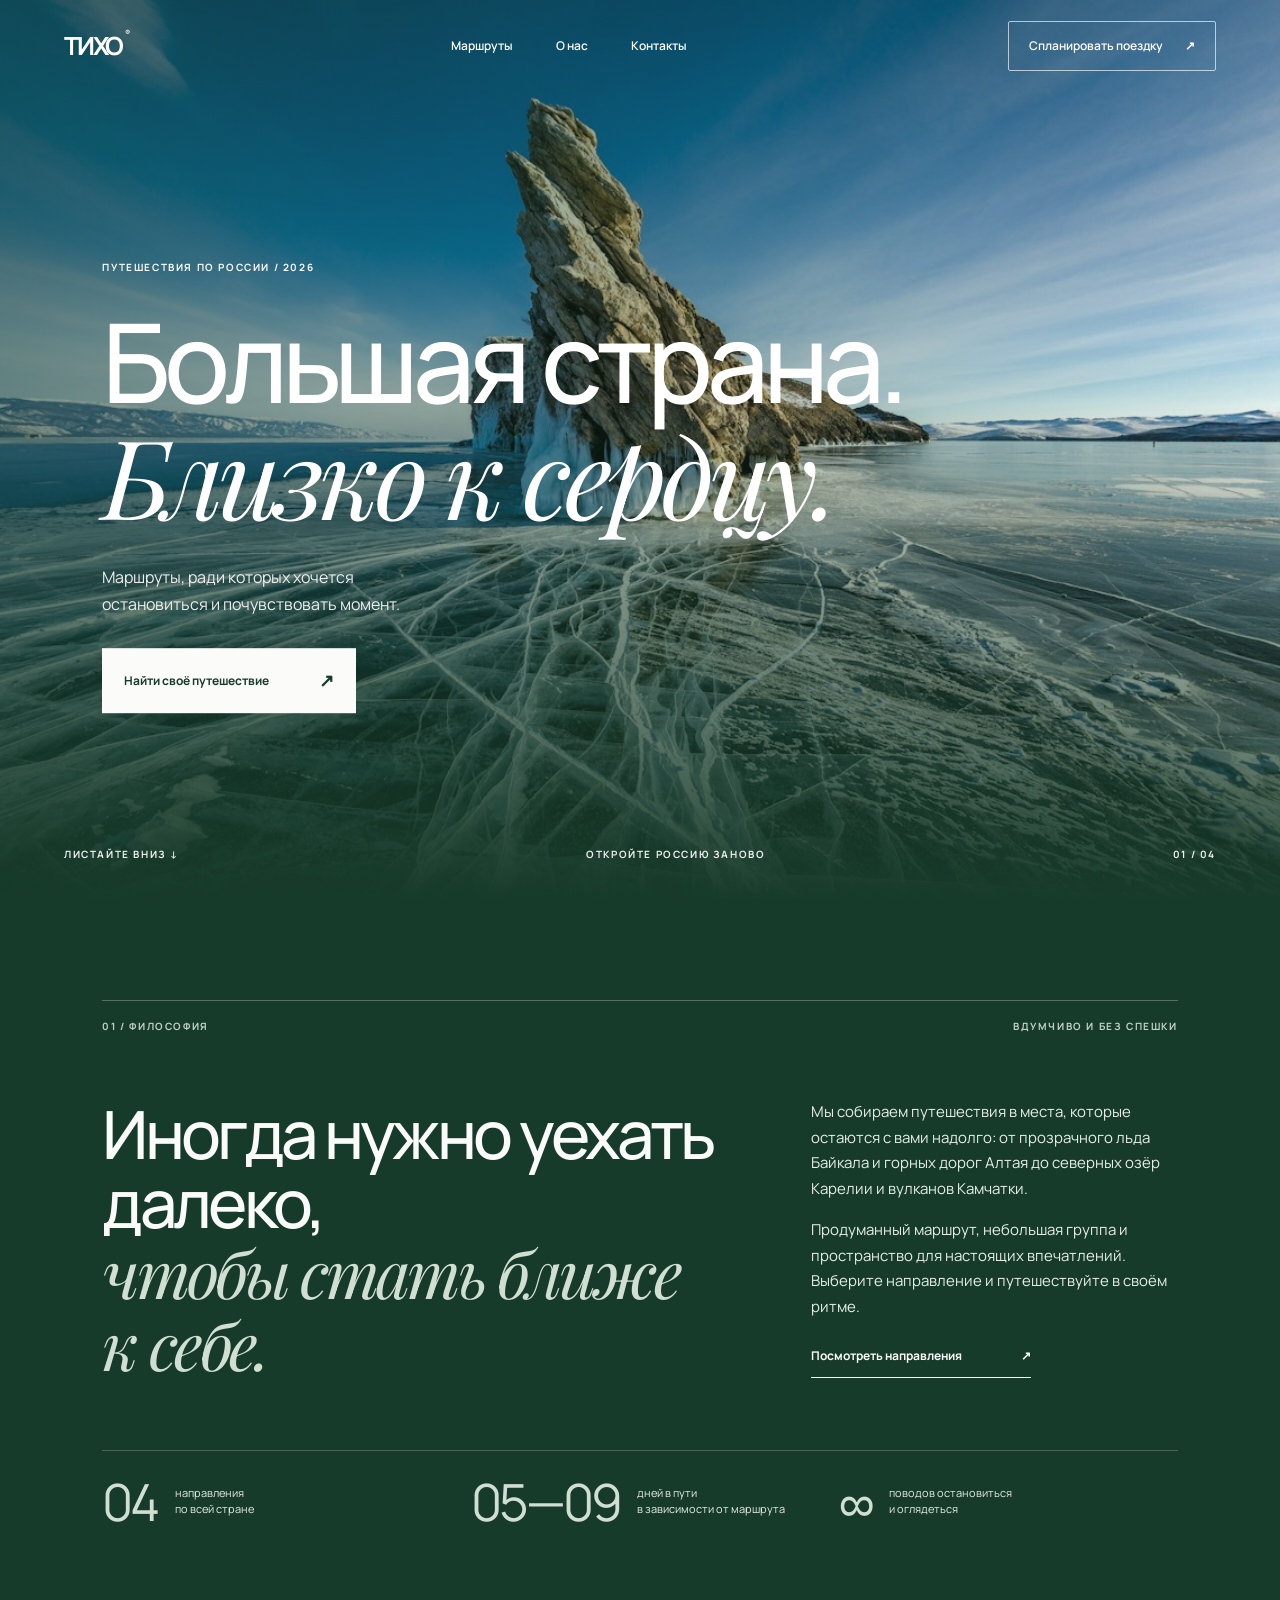
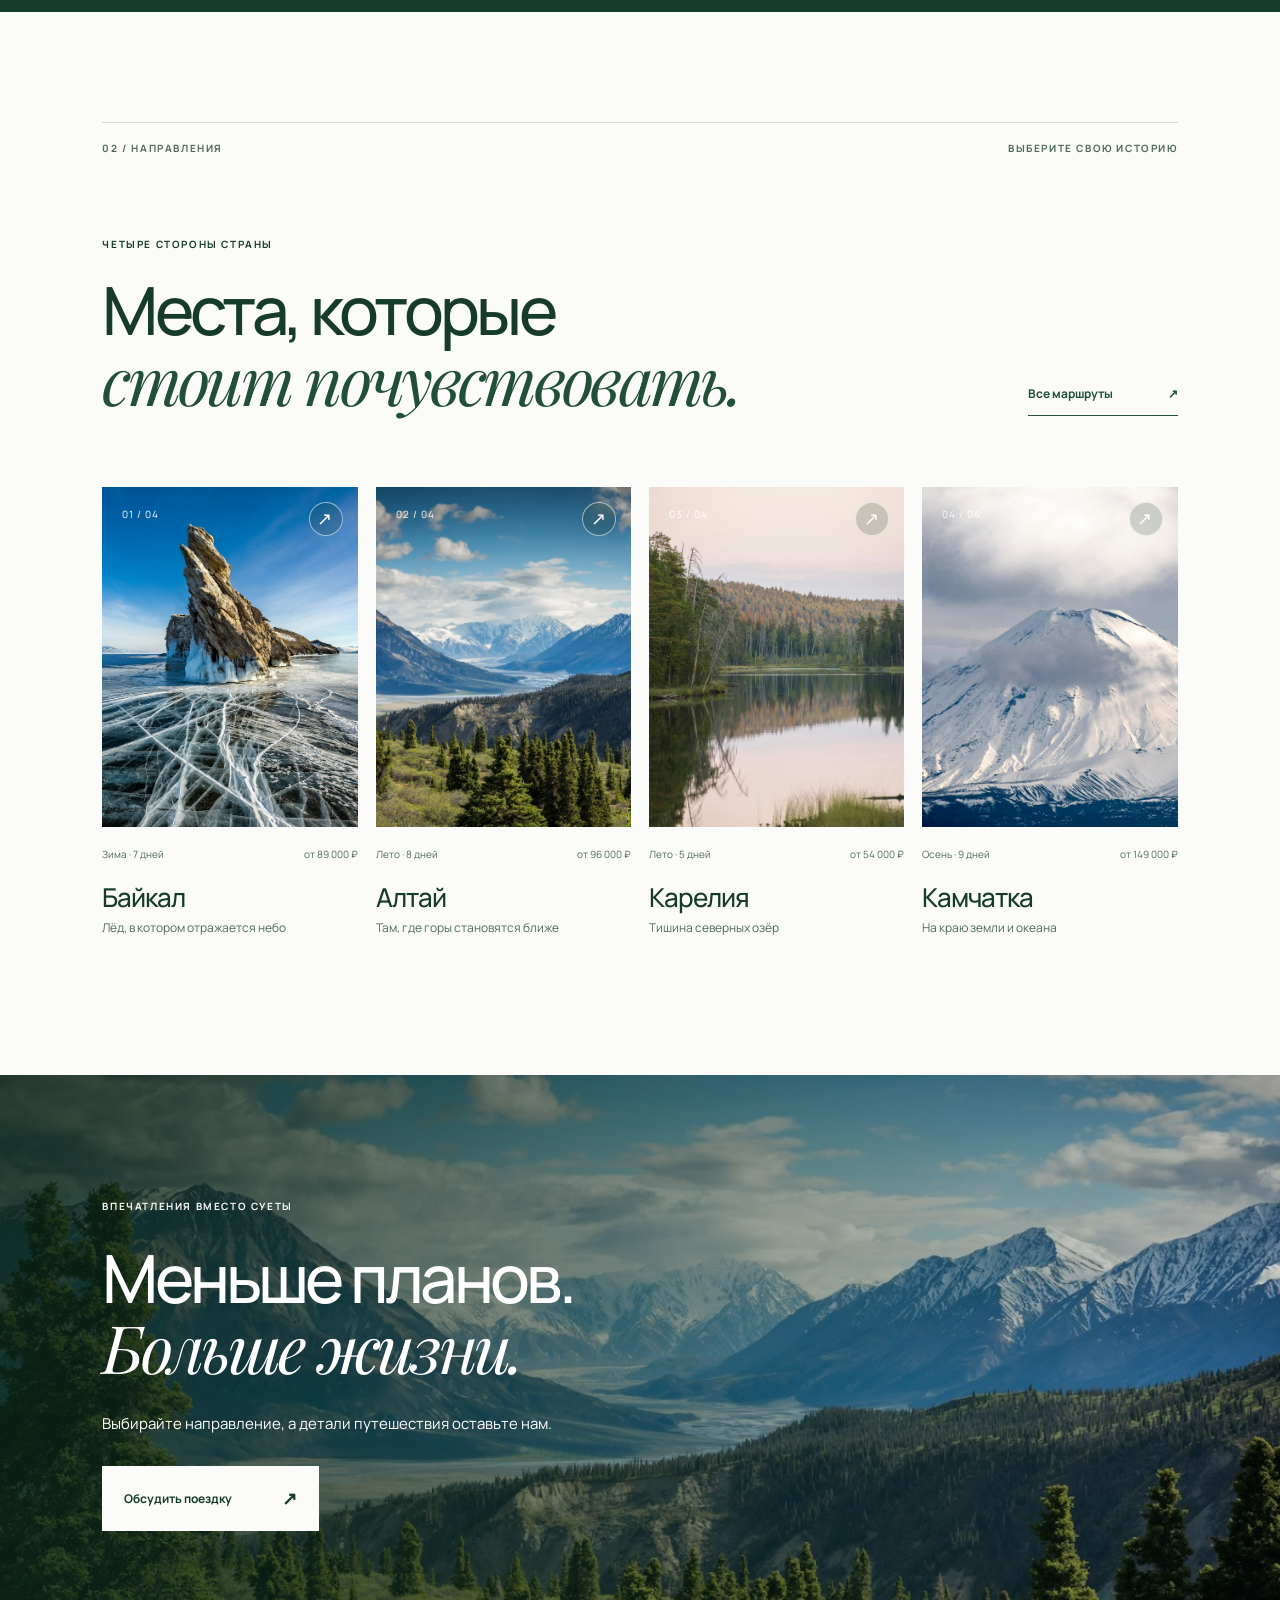
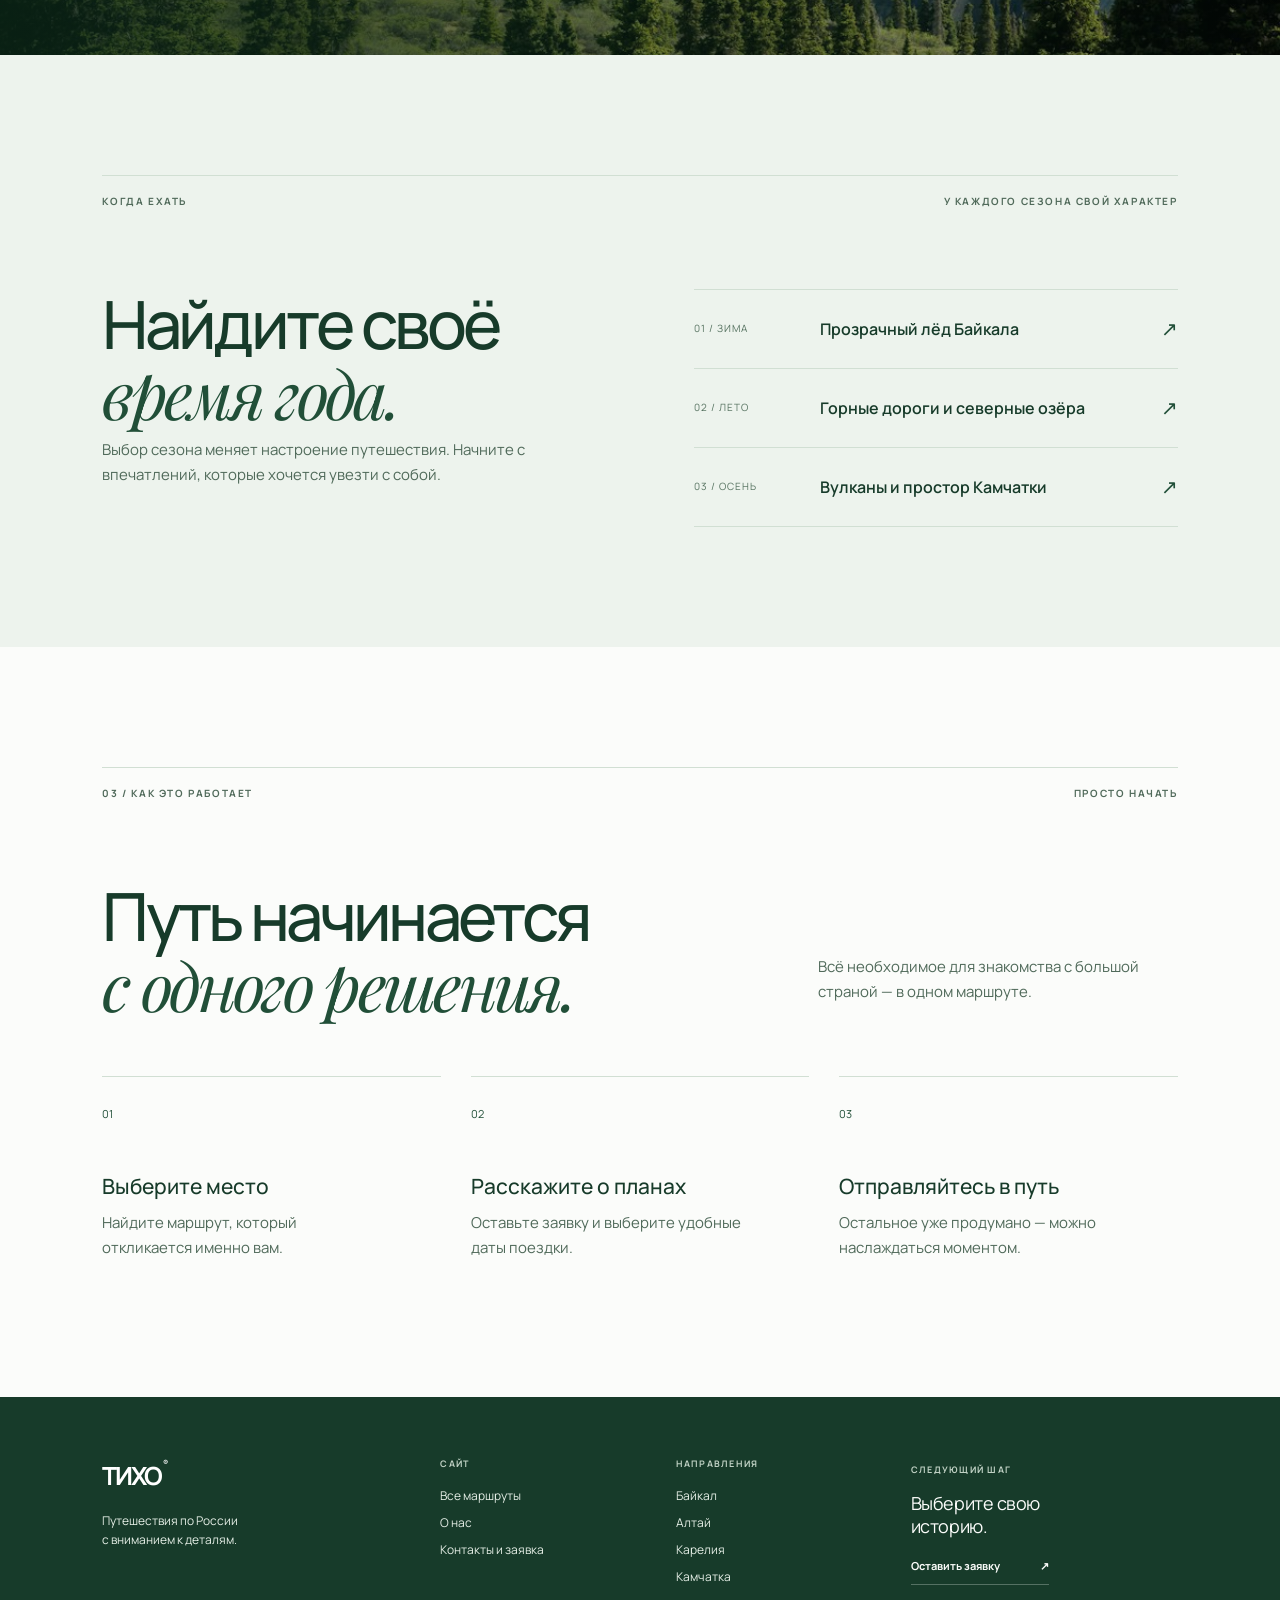
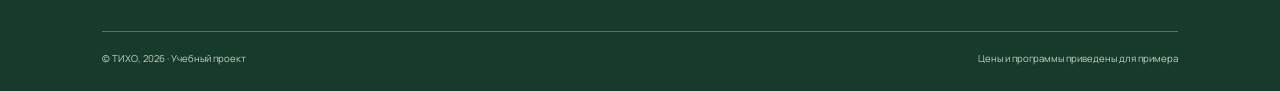
==== index.html @ f6e9dd3e "create multi-page website for tours across Russia" ====
<!doctype html>
<html lang="ru">

<head>
    <meta charset="utf-8">
    <meta name="viewport" content="width=device-width,initial-scale=1">
    <meta name="description" content="Продуманные путешествия по самым красивым местам России.">
    <title>Путешествия по России — ТИХО</title>
    <link href="https://cdn.jsdelivr.net/npm/bootstrap@5.3.3/dist/css/bootstrap.min.css" rel="stylesheet">
    <link rel="stylesheet" href="css/style.css">
    <script defer src="js/main.js"></script>
</head>

<body><a class="skip-link" href="#main">К содержанию</a>
    <header class="header navbar" id="header"><a class="logo" href="index.html"
            aria-label="Тихо — на главную">ТИХО<span>®</span></a><button class="menu-toggle" type="button"
            aria-expanded="false" aria-controls="nav">Меню <span>☰</span></button>
        <nav class="nav" id="nav" aria-label="Основная навигация"><a href="catalog.html">Маршруты</a><a
                href="index.html#about">О нас</a><a href="contacts.html">Контакты</a></nav><a class="header__cta"
            href="contacts.html#order-form">Спланировать поездку <span>↗</span></a>
    </header>
    <main id="main">
        <section class="hero"><video class="hero__video" autoplay muted loop playsinline poster="assets/img/0.jpg">
                <source src="assets/video/russia.mp4" type="video/mp4">
            </video>
            <div class="hero__shade"></div>
            <div class="hero__content">
                <p class="eyebrow">ПУТЕШЕСТВИЯ ПО РОССИИ / 2026</p>
                <h1>Большая страна.<br><em>Близко к сердцу.</em></h1>
                <p class="hero__description">Маршруты, ради которых хочется<br>остановиться и почувствовать момент.</p>
                <a class="button button--light btn" href="catalog.html">Найти своё путешествие <span>↗</span></a>
            </div>
            <div class="hero__bottom"><span>ЛИСТАЙТЕ ВНИЗ ↓</span><span>ОТКРОЙТЕ РОССИЮ ЗАНОВО</span><span>01 /
                    04</span></div>
        </section>
        <section class="intro section about-combined" id="about">
            <div class="section__label"><span>01 / ФИЛОСОФИЯ</span><span>ВДУМЧИВО И БЕЗ СПЕШКИ</span></div>
            <div class="about-combined__content reveal">
                <h2>Иногда нужно уехать далеко,<br><em>чтобы стать ближе к себе.</em></h2>
                <div class="about-combined__copy"><p>Мы собираем путешествия в места, которые остаются с вами надолго: от прозрачного льда Байкала и горных дорог Алтая до северных озёр Карелии и вулканов Камчатки.</p><p>Продуманный маршрут, небольшая группа и пространство для настоящих впечатлений. Выберите направление и путешествуйте в своём ритме.</p><a class="text-link" href="catalog.html">Посмотреть направления <span>↗</span></a></div>
            </div>
            <div class="about-combined__facts"><div><strong>04</strong><span>направления<br>по всей стране</span></div><div><strong>05—09</strong><span>дней в пути<br>в зависимости от маршрута</span></div><div><strong>∞</strong><span>поводов остановиться<br>и оглядеться</span></div></div>
        </section>
        <section class="section destinations">
            <div class="section__label"><span>02 / НАПРАВЛЕНИЯ</span><span>ВЫБЕРИТЕ СВОЮ ИСТОРИЮ</span></div>
            <div class="section-heading">
                <div>
                    <p class="eyebrow">ЧЕТЫРЕ СТОРОНЫ СТРАНЫ</p>
                    <h2>Места, которые<br><em>стоит почувствовать.</em></h2>
                </div><a class="text-link" href="catalog.html">Все маршруты <span>↗</span></a>
            </div>
            <div class="tour-grid row g-3">
                <article class="tour-card reveal col-12 col-md-6 col-lg-3" data-region="Байкал" data-season="Зима"
                    data-price="89000"><a href="tour.html?tour=baikal" class="tour-card__image"><img
                            src="assets/img/0.jpg" alt="Природа: Байкал" loading="lazy"><span
                            class="tour-card__number">01 / 04</span><span class="tour-card__arrow">↗</span></a>
                    <div class="tour-card__meta"><span>Зима · 7 дней</span><span>от 89 000 ₽</span></div><a
                        href="tour.html?tour=baikal">
                        <h3>Байкал</h3>
                    </a>
                    <p>Лёд, в котором отражается небо</p>
                </article>
                <article class="tour-card reveal col-12 col-md-6 col-lg-3" data-region="Алтай" data-season="Лето"
                    data-price="96000"><a href="tour.html?tour=altai" class="tour-card__image"><img
                            src="assets/img/1.jpg" alt="Природа: Алтай" loading="lazy"><span
                            class="tour-card__number">02 / 04</span><span class="tour-card__arrow">↗</span></a>
                    <div class="tour-card__meta"><span>Лето · 8 дней</span><span>от 96 000 ₽</span></div><a
                        href="tour.html?tour=altai">
                        <h3>Алтай</h3>
                    </a>
                    <p>Там, где горы становятся ближе</p>
                </article>
                <article class="tour-card reveal col-12 col-md-6 col-lg-3" data-region="Карелия" data-season="Лето"
                    data-price="54000"><a href="tour.html?tour=karelia" class="tour-card__image"><img
                            src="assets/img/2.jpg" alt="Природа: Карелия" loading="lazy"><span
                            class="tour-card__number">03 / 04</span><span class="tour-card__arrow">↗</span></a>
                    <div class="tour-card__meta"><span>Лето · 5 дней</span><span>от 54 000 ₽</span></div><a
                        href="tour.html?tour=karelia">
                        <h3>Карелия</h3>
                    </a>
                    <p>Тишина северных озёр</p>
                </article>
                <article class="tour-card reveal col-12 col-md-6 col-lg-3" data-region="Камчатка" data-season="Осень"
                    data-price="149000"><a href="tour.html?tour=kamchatka" class="tour-card__image"><img
                            src="assets/img/3.jpg" alt="Природа: Камчатка" loading="lazy"><span
                            class="tour-card__number">04 / 04</span><span class="tour-card__arrow">↗</span></a>
                    <div class="tour-card__meta"><span>Осень · 9 дней</span><span>от 149 000 ₽</span></div><a
                        href="tour.html?tour=kamchatka">
                        <h3>Камчатка</h3>
                    </a>
                    <p>На краю земли и океана</p>
                </article>
            </div>
        </section>
        <section class="manifesto">
            <div class="manifesto__inner reveal">
                <p class="eyebrow">ВПЕЧАТЛЕНИЯ ВМЕСТО СУЕТЫ</p>
                <h2>Меньше планов.<br><em>Больше жизни.</em></h2>
                <p>Выбирайте направление, а детали путешествия оставьте нам.</p><a href="contacts.html#order-form"
                    class="button button--light btn">Обсудить поездку <span>↗</span></a>
            </div>
        </section>
        <section class="season-guide section"><div class="section__label"><span>КОГДА ЕХАТЬ</span><span>У КАЖДОГО СЕЗОНА СВОЙ ХАРАКТЕР</span></div><div class="season-guide__layout"><div><h2>Найдите своё<br><em>время года.</em></h2><p>Выбор сезона меняет настроение путешествия. Начните с впечатлений, которые хочется увезти с собой.</p></div><div class="season-list"><a href="catalog.html?season=Зима"><span>01 / ЗИМА</span><strong>Прозрачный лёд Байкала</strong><b>↗</b></a><a href="catalog.html?season=Лето"><span>02 / ЛЕТО</span><strong>Горные дороги и северные озёра</strong><b>↗</b></a><a href="catalog.html?season=Осень"><span>03 / ОСЕНЬ</span><strong>Вулканы и простор Камчатки</strong><b>↗</b></a></div></div></section>
        <section class="section journal">
            <div class="section__label"><span>03 / КАК ЭТО РАБОТАЕТ</span><span>ПРОСТО НАЧАТЬ</span></div>
            <div class="section-heading">
                <h2>Путь начинается<br><em>с одного решения.</em></h2>
                <p>Всё необходимое для знакомства с большой страной — в одном маршруте.</p>
            </div>
            <div class="steps">
                <article><span>01</span>
                    <h3>Выберите место</h3>
                    <p>Найдите маршрут, который откликается именно вам.</p>
                </article>
                <article><span>02</span>
                    <h3>Расскажите о планах</h3>
                    <p>Оставьте заявку и выберите удобные даты поездки.</p>
                </article>
                <article><span>03</span>
                    <h3>Отправляйтесь в путь</h3>
                    <p>Остальное уже продумано — можно наслаждаться моментом.</p>
                </article>
            </div>
        </section>
    </main>
    <footer class="footer site-footer">
        <div class="site-footer__grid">
            <div class="site-footer__brand"><a class="logo" href="index.html" aria-label="Тихо — на главную">ТИХО<span>®</span></a><p>Путешествия по России<br>с вниманием к деталям.</p></div>
            <nav class="site-footer__links" aria-label="Разделы сайта"><span>САЙТ</span><a href="catalog.html">Все маршруты</a><a href="index.html#about">О нас</a><a href="contacts.html">Контакты и заявка</a></nav>
            <nav class="site-footer__links" aria-label="Направления"><span>НАПРАВЛЕНИЯ</span><a href="tour.html?tour=baikal">Байкал</a><a href="tour.html?tour=altai">Алтай</a><a href="tour.html?tour=karelia">Карелия</a><a href="tour.html?tour=kamchatka">Камчатка</a></nav>
            <div class="site-footer__action"><span>СЛЕДУЮЩИЙ ШАГ</span><p>Выберите свою<br>историю.</p><a class="site-footer__cta" href="contacts.html#order-form">Оставить заявку <span aria-hidden="true">↗</span></a></div>
        </div>
        <div class="site-footer__bottom"><small>© ТИХО, 2026 · Учебный проект</small><small>Цены и программы приведены для примера</small></div>
    </footer>
    <button class="back-to-top" type="button" aria-label="Вернуться наверх" title="Наверх" hidden><span aria-hidden="true">↑</span></button>
</body>

</html>
---- css/style.css ----
﻿@import url('https://fonts.googleapis.com/css2?family=Manrope:wght@400;500;600;700&family=Playfair+Display:ital,wght@1,400&display=swap');

:root {
    --ink: #181a18;
    --paper: #f4f3ee;
    --muted: #777b73;
    --line: #d4d6ce;
    --serif: 'Playfair Display', Georgia, serif
}

* {
    box-sizing: border-box
}

html {
    scroll-behavior: smooth
}

body {
    margin: 0;
    background: var(--paper);
    color: var(--ink);
    font-family: Manrope, Arial, sans-serif;
    font-size: 15px
}

a {
    color: inherit;
    text-decoration: none
}

button,
input,
select,
textarea {
    font: inherit
}

button {
    cursor: pointer
}

img {
    display: block;
    width: 100%;
    object-fit: cover
}

h1,
h2,
h3,
p {
    margin-top: 0
}

h1,
h2 {
    font-weight: 500;
    letter-spacing: -.055em;
    line-height: 1.04
}

h1 {
    font-size: clamp(58px, 8.6vw, 132px)
}

h2 {
    font-size: clamp(42px, 5.2vw, 78px)
}

em {
    font-family: var(--serif);
    font-weight: 400
}

p {
    line-height: 1.7
}

.skip-link {
    position: fixed;
    top: -100px;
    left: 10px;
    z-index: 100;
    background: white;
    padding: 10px
}

.skip-link:focus {
    top: 10px
}

.header {
    position: fixed;
    z-index: 20;
    top: 0;
    left: 0;
    width: 100%;
    height: 92px;
    padding: 0 5%;
    display: flex;
    align-items: center;
    justify-content: space-between;
    color: #fff;
    transition: .3s
}

.header.scrolled,
.header.header--inner {
    height: 76px;
    background: rgba(22, 24, 22, .83);
    border-bottom: 1px solid rgba(255, 255, 255, .22);
    backdrop-filter: blur(18px)
}

.logo {
    font-size: 25px;
    font-weight: 700;
    letter-spacing: -.09em
}

.logo span {
    font-size: 8px;
    vertical-align: top;
    letter-spacing: 0;
    margin-left: 3px
}

.nav {
    display: flex;
    gap: 43px
}

.nav a,
.header__cta {
    font-size: 12px;
    font-weight: 600
}

.nav a:hover,
.nav a[aria-current] {
    opacity: .65
}

.header__cta {
    border: 1px solid rgba(255, 255, 255, .55);
    padding: 15px 20px;
    border-radius: 2px
}

.header__cta span {
    margin-left: 20px
}

.menu-toggle {
    display: none
}

.hero {
    height: 100svh;
    min-height: 650px;
    position: relative;
    color: white;
    overflow: hidden
}

.hero__video,
.hero__shade,
.tour-hero>img {
    position: absolute;
    inset: 0;
    width: 100%;
    height: 100%;
    object-fit: cover
}

.hero__shade {
    background: linear-gradient(90deg, rgba(0, 0, 0, .48), rgba(0, 0, 0, .08)), linear-gradient(0deg, rgba(0, 0, 0, .45), transparent 50%, rgba(0, 0, 0, .25))
}

.hero__content {
    position: absolute;
    left: 8%;
    top: 50%;
    transform: translateY(-42%)
}

.eyebrow,
.section__label,
.hero__bottom {
    font-size: 10px;
    letter-spacing: .16em;
    font-weight: 700
}

.hero h1 {
    margin: 28px 0
}

.hero__description {
    font-size: 16px;
    color: #eee;
    margin-bottom: 30px
}

.button {
    display: inline-flex;
    justify-content: space-between;
    align-items: center;
    gap: 50px;
    padding: 18px 21px;
    border: 1px solid transparent;
    font-size: 12px;
    font-weight: 700;
    transition: .25s
}

.button span {
    font-size: 18px
}

.button--light {
    background: #f7f7f3;
    color: #171917
}

.button--dark {
    background: #1c1e1b;
    color: white
}

.button:hover {
    transform: translateY(-3px);
    opacity: .85
}

.hero__bottom {
    position: absolute;
    bottom: 38px;
    left: 5%;
    right: 5%;
    display: flex;
    justify-content: space-between;
    color: #eee
}

.section {
    padding: 120px 8%
}

.section__label {
    display: flex;
    justify-content: space-between;
    border-top: 1px solid var(--line);
    padding-top: 18px;
    color: #777b73;
    margin-bottom: 80px
}

.intro__body {
    display: grid;
    grid-template-columns: 2fr 1fr;
    gap: 8%;
    align-items: end
}

.intro__body p,
.section-heading>p,
.order-layout>div>p {
    max-width: 360px;
    color: #777b73
}

.section-heading {
    display: flex;
    justify-content: space-between;
    align-items: end;
    gap: 30px;
    margin-bottom: 55px
}

.section-heading h2 {
    margin-bottom: 0
}

.section-heading .eyebrow {
    margin-bottom: 22px
}

.text-link {
    font-size: 12px;
    font-weight: 700;
    border-bottom: 1px solid;
    padding: 0 0 12px;
    min-width: 150px;
    display: flex;
    justify-content: space-between
}

.destinations {
    padding-top: 30px
}

.tour-grid {
    display: grid;
    grid-template-columns: repeat(4, 1fr);
    gap: 18px
}

.tour-card__image {
    position: relative;
    display: block;
    overflow: hidden;
    background: #c4c9c2;
    aspect-ratio: 3/4
}

.tour-card__image img {
    height: 100%;
    transition: transform .7s
}

.tour-card__image:hover img {
    transform: scale(1.05)
}

.tour-card__number,
.tour-card__arrow {
    position: absolute;
    color: white;
    top: 20px;
    font-size: 10px;
    letter-spacing: .1em
}

.tour-card__number {
    left: 20px
}

.tour-card__arrow {
    right: 20px;
    font-size: 18px
}

.tour-card__meta {
    display: flex;
    justify-content: space-between;
    gap: 8px;
    font-size: 10px;
    color: #777b73;
    margin: 20px 0
}

.tour-card h3 {
    font-size: 26px;
    letter-spacing: -.04em;
    margin: 0 0 5px
}

.tour-card p {
    font-size: 12px;
    color: #777b73
}

.manifesto {
    min-height: 580px;
    background: linear-gradient(90deg, rgba(0, 0, 0, .62), rgba(0, 0, 0, .1)), url('../assets/img/1.jpg') center/cover;
    color: white;
    display: flex;
    align-items: center;
    padding: 100px 8%
}

.manifesto h2 {
    margin: 28px 0
}

.manifesto p:not(.eyebrow) {
    margin-bottom: 30px
}

.steps {
    display: grid;
    grid-template-columns: repeat(3, 1fr);
    gap: 30px
}

.steps article {
    border-top: 1px solid var(--line);
    padding-top: 25px
}

.steps span {
    color: #999;
    font-size: 11px
}

.steps h3 {
    font-size: 21px;
    margin: 50px 0 10px
}

.steps p {
    color: #777b73;
    max-width: 270px
}

.footer {
    background: #1b1e1b;
    color: #f4f3ee;
    padding: 100px 8% 30px
}

.footer__top {
    display: flex;
    align-items: center;
    justify-content: space-between;
    padding-bottom: 80px
}

.footer__top h2 {
    margin: 28px 0 0
}

.round-link {
    display: grid;
    place-items: center;
    width: 100px;
    height: 100px;
    border: 1px solid #858a81;
    border-radius: 50%;
    font-size: 30px
}

.footer__bottom {
    border-top: 1px solid #565b54;
    padding-top: 30px;
    display: flex;
    justify-content: space-between;
    align-items: start;
    gap: 30px;
    font-size: 11px;
    color: #afb4ac
}

.footer__bottom .logo {
    color: white
}

.footer__bottom div {
    display: flex;
    gap: 25px
}

.page-head {
    padding: 160px 8% 100px;
    background: #e9eae4
}

.page-head h1 {
    margin: 38px 0 25px
}

.page-head>p:not(.eyebrow) {
    max-width: 470px;
    color: #6c7169
}

.page-head .button {
    margin-top: 20px
}

.breadcrumbs {
    font-size: 11px;
    color: #92978e;
    margin-bottom: 75px
}

.breadcrumbs a:hover {
    text-decoration: underline
}

.catalog .section__label {
    margin-bottom: 35px
}

.filters {
    display: flex;
    gap: 20px;
    align-items: end;
    border-bottom: 1px solid var(--line);
    padding-bottom: 30px
}

.filters label {
    width: 210px;
    font-size: 10px;
    letter-spacing: .1em;
    text-transform: uppercase;
    color: #777
}

.form-select,
.form-control {
    border: 0;
    border-bottom: 1px solid #aeb2a9;
    border-radius: 0;
    background-color: transparent;
    padding: 14px 0;
    color: var(--ink);
    box-shadow: none !important
}

.filter-reset {
    border: 0;
    background: none;
    margin-left: auto;
    font-size: 12px
}

.catalog__count {
    margin: 30px 0;
    color: #777;
    font-size: 12px
}

.empty {
    padding: 50px 0
}

.map-section {
    padding-top: 20px
}

.map {
    height: 300px;
    position: relative;
    background: #e8eae3;
    overflow: hidden
}

.map__line {
    position: absolute;
    left: 8%;
    right: 8%;
    top: 52%;
    height: 1px;
    background: #9da399;
    transform: rotate(-5deg)
}

.map__point {
    position: absolute;
    font-size: 12px;
    font-weight: 700;
    display: flex;
    flex-direction: column;
    gap: 10px
}

.map__point span {
    font-size: 20px
}

.map__point--0 {
    left: 53%;
    top: 45%
}

.map__point--1 {
    left: 37%;
    top: 51%
}

.map__point--2 {
    left: 13%;
    top: 58%
}

.map__point--3 {
    left: 80%;
    top: 33%
}

.tour-hero {
    position: relative;
    height: 80vh;
    min-height: 600px;
    color: white;
    background: #424a42
}

.tour-hero__content {
    position: absolute;
    left: 8%;
    bottom: 70px
}

.tour-hero__content .breadcrumbs {
    color: #ddd;
    margin-bottom: 70px
}

.tour-hero h1 {
    margin: 25px 0
}

.tour-intro__grid {
    display: grid;
    grid-template-columns: 1fr 1fr;
    gap: 10%
}

.tour-intro__grid>div>p {
    font-size: 18px;
    max-width: 550px
}

.tour-facts {
    display: flex;
    gap: 65px;
    margin: 50px 0
}

.tour-facts small,
.tour-facts strong {
    display: block
}

.tour-facts small {
    font-size: 9px;
    letter-spacing: .12em;
    color: #888;
    margin-bottom: 10px
}

.tour-facts strong {
    font-size: 17px
}

.itinerary {
    background: #e9eae4
}

.accordion details {
    border-top: 1px solid #b9bdb5
}

.accordion details:last-child {
    border-bottom: 1px solid #b9bdb5
}

.accordion summary {
    list-style: none;
    cursor: pointer;
    display: flex;
    align-items: center;
    gap: 30px;
    padding: 25px 0;
    font-size: 18px
}

.accordion summary::-webkit-details-marker {
    display: none
}

.accordion summary span {
    font-size: 10px;
    color: #888;
    min-width: 70px
}

.accordion summary b {
    margin-left: auto;
    font-weight: 400;
    font-size: 26px
}

.accordion details[open] summary b {
    transform: rotate(45deg)
}

.accordion details p {
    max-width: 650px;
    margin-left: 100px;
    color: #71766e
}

.gallery-controls {
    display: flex;
    gap: 8px
}

.gallery-controls button {
    border: 1px solid #999;
    background: transparent;
    width: 48px;
    height: 48px;
    border-radius: 50%
}

.gallery {
    height: 560px;
    position: relative;
    background: #ccc
}

.gallery img {
    height: 100%
}

.gallery span {
    position: absolute;
    bottom: 25px;
    right: 25px;
    color: white;
    font-size: 11px
}

.order-layout {
    display: grid;
    grid-template-columns: 1fr 1fr;
    gap: 15%
}

.order-layout h2 {
    margin-top: 30px
}

.order-form {
    display: grid;
    gap: 25px
}

.order-form label:not(.consent) {
    font-size: 11px;
    font-weight: 700
}

.order-form input,
.order-form select,
.order-form textarea {
    margin-top: 8px
}

.consent {
    display: flex;
    gap: 12px;
    color: #777;
    font-size: 11px;
    line-height: 1.6
}

.consent input {
    flex-shrink: 0
}

.note,
.form-message {
    font-size: 12px;
    color: #777
}

.faq .accordion {
    max-width: 900px;
    margin-left: auto
}

.reviews {
    background: #e9eae4
}

.reviews blockquote {
    max-width: 950px;
    font: italic clamp(34px, 4vw, 60px)/1.25 var(--serif);
    letter-spacing: -.03em
}

.reviews cite {
    display: block;
    font: normal 11px Manrope, Arial, sans-serif;
    color: #777;
    margin-top: 35px;
    letter-spacing: .05em
}

.reveal {
    animation: appear .7s both
}

@keyframes appear {
    from {
        opacity: 0;
        transform: translateY(18px)
    }

    to {
        opacity: 1;
        transform: none
    }
}

:focus-visible {
    outline: 2px solid #a6b99f;
    outline-offset: 4px
}

@media(max-width:900px) {
    .tour-grid {
        grid-template-columns: repeat(2, 1fr);
        gap: 35px 18px
    }

    .header__cta {
        display: none
    }

    .intro__body,
    .tour-intro__grid,
    .order-layout {
        grid-template-columns: 1fr;
        gap: 30px
    }

    .section {
        padding: 85px 6%
    }

    .section__label {
        margin-bottom: 50px
    }

    .section-heading {
        align-items: start
    }

    .hero__content {
        left: 6%
    }

    .footer {
        padding-left: 6%;
        padding-right: 6%
    }
}

@media(max-width:600px) {
    .header {
        height: 76px;
        padding: 0 6%
    }

    .menu-toggle {
        display: block;
        background: none;
        border: 0;
        color: white;
        font-size: 12px
    }

    .menu-toggle span {
        margin-left: 10px;
        font-size: 18px
    }

    .nav {
        display: none;
        position: absolute;
        top: 75px;
        left: 0;
        right: 0;
        padding: 30px 6%;
        background: #20231f;
        flex-direction: column;
        gap: 25px
    }

    .nav.open {
        display: flex
    }

    .hero {
        min-height: 600px
    }

    .hero h1 {
        font-size: 54px
    }

    .hero__bottom span:nth-child(2) {
        display: none
    }

    .section-heading {
        display: block
    }

    .section-heading .text-link,
    .section-heading>p,
    .gallery-controls {
        margin-top: 25px
    }

    .tour-grid {
        gap: 30px 12px
    }

    .tour-card h3 {
        font-size: 21px
    }

    .tour-card__meta {
        flex-direction: column;
        gap: 3px
    }

    .steps {
        grid-template-columns: 1fr;
        gap: 20px
    }

    .steps h3 {
        margin-top: 25px
    }

    .filters {
        display: grid;
        grid-template-columns: 1fr 1fr
    }

    .filters label {
        width: auto
    }

    .filter-reset {
        margin: 0;
        text-align: left
    }

    .footer__bottom {
        display: grid;
        grid-template-columns: 1fr 1fr
    }

    .round-link {
        width: 65px;
        height: 65px
    }

    .page-head {
        padding: 130px 6% 70px
    }

    .breadcrumbs {
        margin-bottom: 55px
    }

    .tour-hero__content {
        left: 6%
    }

    .gallery {
        height: 350px
    }

    .accordion details p {
        margin-left: 0
    }

    .map__point {
        font-size: 10px
    }

    .map__point--3 {
        left: 74%
    }

    .tour-facts {
        gap: 30px
    }

    .footer__top {
        padding-bottom: 50px
    }
}

@media(prefers-reduced-motion:reduce) {
    html {
        scroll-behavior: auto
    }

    *,
    *::before,
    *::after {
        animation-duration: .01ms !important;
        transition-duration: .01ms !important
    }
}

.tour-grid.row {
    display: grid;
    margin: 0
}

.tour-grid.row>* {
    width: auto;
    max-width: none;
    padding: 0
}

.header.navbar {
    display: flex
}

.button.btn {
    border-radius: 0
}

.confirmation {
    max-width: 450px;
    border: 0;
    padding: 45px;
    background: var(--paper);
    color: var(--ink)
}

.confirmation::backdrop {
    background: rgba(0, 0, 0, .65)
}

.confirmation h2 {
    font-size: 48px
}

.js-reveal .reveal {
    opacity: 0;
    transform: translateY(24px);
    animation: none;
    transition: opacity .7s, transform .7s
}

.js-reveal .reveal.is-visible {
    opacity: 1;
    transform: none
}

@media(prefers-reduced-motion:reduce) {
    .js-reveal .reveal {
        opacity: 1;
        transform: none
    }
}
/* Более мягкий переход от видеозаставки к содержанию. */
:root{--paper:#e9ebe5;--ink:#20241f;--line:#c4cbc0;--muted:#6c756b}
body{background:var(--paper);overflow-x:clip}
.hero__shade{background:linear-gradient(90deg,rgba(10,16,13,.51),rgba(10,16,13,.08)),linear-gradient(0deg,#202721 0%,rgba(22,30,24,.5) 18%,transparent 53%,rgba(0,0,0,.25) 100%)}
.intro{background:#202721;color:#eff1eb;padding-bottom:105px}
.intro .section__label,.travel-notes .section__label{border-color:rgba(235,239,231,.24);color:#aebbb0}
.intro__body p{color:#bec9bd}
.travel-notes{background:#303a32;color:#f1f2ed;padding-top:85px}
.travel-notes__layout,.season-guide__layout,.travel-practical__grid,.contact-help__grid{display:grid;grid-template-columns:1fr 1fr;gap:10%}
.travel-notes__copy{max-width:570px;color:#cbd2c8;font-size:16px}
.travel-notes__copy .text-link{color:#fff;width:max-content;min-width:220px;margin-top:35px}
.travel-notes__facts{display:grid;grid-template-columns:repeat(3,1fr);gap:30px;margin-top:95px;border-top:1px solid rgba(235,239,231,.24)}
.travel-notes__facts>div{padding-top:25px;display:flex;align-items:start;gap:20px}
.travel-notes__facts strong{font-size:clamp(32px,4vw,58px);font-weight:400;line-height:1;letter-spacing:-.06em}
.travel-notes__facts span{font-size:11px;line-height:1.5;color:#b4c1b4}
.destinations{padding-top:110px}
.season-guide{background:#d6dcd2}
.season-guide__layout>div:first-child p,.travel-practical__grid>div:first-child p,.contact-help__grid>div p{color:#667166;max-width:470px}
.season-list a{display:grid;grid-template-columns:110px 1fr 25px;gap:16px;align-items:center;padding:24px 0;border-top:1px solid #aeb8ab}
.season-list a:last-child{border-bottom:1px solid #aeb8ab}
.season-list span,.practical-list article>span{font-size:10px;letter-spacing:.1em;color:#737e72}
.season-list strong{font-size:16px;font-weight:600}.season-list b{font-size:20px;font-weight:400;text-align:right}.season-list a:hover strong{text-decoration:underline}
.map-explorer{display:grid;grid-template-columns:minmax(235px, 30%) minmax(0,1fr);min-height:490px;background:#dce2d9}
.map-explorer__sidebar{padding:35px;display:flex;flex-direction:column;min-width:0}
.map-explorer__sidebar>.eyebrow{color:#748174;margin-bottom:28px}
.map-explorer__buttons{display:flex;flex-direction:column}
.map-choice{display:flex;align-items:center;gap:18px;width:100%;padding:17px 0;text-align:left;border:0;border-top:1px solid #bac5b8;background:transparent;color:#3e4a3e;font-weight:600}
.map-choice:last-child{border-bottom:1px solid #bac5b8}.map-choice span{font-size:10px;color:#879486}.map-choice b{margin-left:auto;font-weight:400}.map-choice:hover,.map-choice.is-active{color:#151b16}.map-choice.is-active{font-weight:700}
.map-explorer__details{margin-top:auto;padding-top:35px}.map-explorer__details p{font-size:12px;color:#687568}.map-explorer__details .text-link{max-width:210px}
.map-explorer__frame{min-width:0;min-height:490px;position:relative;background:#d6ddd4}.map-explorer__frame iframe{display:block;width:100%;height:100%;min-height:490px;border:0}.map-explorer__fallback{position:absolute;bottom:12px;left:12px;background:#f4f5f0;padding:10px 12px;font-size:10px;font-weight:700}.map-note,.program-note{font-size:12px;color:#717c70;margin-top:18px}
.travel-practical{background:#dce2d9}.travel-practical__grid>div:first-child p{font-size:16px}.practical-list article{display:grid;grid-template-columns:45px 1fr;gap:15px;padding:25px 0;border-top:1px solid #b6c1b3}.practical-list article:last-child{border-bottom:1px solid #b6c1b3}.practical-list h3{font-size:19px;margin-bottom:10px}.practical-list p,.contact-help__grid p{color:#687568}.contact-help{background:#dfe4dc}.order-tips{border-top:1px solid var(--line);margin:45px 0 25px;padding-top:22px;max-width:370px}.order-tips p:not(.eyebrow){color:#6d786d;font-size:13px}.tour-card[hidden]{display:none!important}
@media(min-width:1600px){.section,.footer{padding-left:max(8%,calc((100vw - 1600px)/2));padding-right:max(8%,calc((100vw - 1600px)/2))}.hero__content,.tour-hero__content{left:max(8%,calc((100vw - 1600px)/2))}}
@media(max-width:900px){.travel-notes__layout,.season-guide__layout,.travel-practical__grid,.contact-help__grid{grid-template-columns:1fr;gap:35px}.travel-notes__copy{max-width:700px}.map-explorer{grid-template-columns:1fr}.map-explorer__sidebar{padding:28px}.map-explorer__buttons{display:grid;grid-template-columns:1fr 1fr;gap:0 24px}.map-choice:nth-last-child(2){border-bottom:1px solid #bac5b8}.map-explorer__details{display:flex;align-items:center;justify-content:space-between;gap:20px}.map-explorer__details p{margin:0}.map-explorer__details .text-link{min-width:180px}.map-explorer__frame,.map-explorer__frame iframe{min-height:400px;height:400px}.nav{gap:25px}}
@media(max-width:600px){h1{font-size:clamp(43px,12vw,64px);overflow-wrap:anywhere}h2{font-size:clamp(36px,9vw,50px)}.hero h1{font-size:clamp(43px,12vw,57px)}.hero{min-height:560px}.hero__content{right:6%;top:48%}.hero__description br{display:none}.hero__bottom{font-size:9px;bottom:24px}.section{padding:70px 6%}.intro{padding-bottom:75px}.section__label{gap:16px;line-height:1.5}.section__label span:last-child{text-align:right}.travel-notes__facts{grid-template-columns:1fr;margin-top:55px;gap:0}.travel-notes__facts>div{border-bottom:1px solid rgba(235,239,231,.2);padding:18px 0;align-items:center}.travel-notes__facts strong{min-width:115px}.season-list a{grid-template-columns:80px 1fr 20px;gap:10px}.season-list strong{font-size:14px}.map-explorer__sidebar{padding:22px}.map-explorer__buttons{gap:0 15px}.map-choice{gap:8px;font-size:13px}.map-explorer__details{display:block}.map-explorer__details .text-link{margin-top:18px}.map-explorer__frame,.map-explorer__frame iframe{min-height:320px;height:320px}.map-explorer__fallback{max-width:85%}.tour-hero{min-height:520px;height:75svh}.tour-hero__content{right:6%;bottom:50px}.tour-hero__content .breadcrumbs{margin-bottom:45px}.tour-facts{flex-wrap:wrap}.order-layout{gap:35px}.footer__bottom{gap:25px 12px}.footer__bottom>div{flex-direction:column;gap:12px}.footer__bottom small{line-height:1.6}.confirmation{max-width:calc(100vw - 32px);padding:30px}}
@media(max-width:360px){.tour-grid{grid-template-columns:1fr}.tour-card__image{aspect-ratio:4/3}.filters{grid-template-columns:1fr}.map-explorer__buttons{grid-template-columns:1fr}.map-choice:nth-last-child(2){border-bottom:0}.header .logo{font-size:22px}.hero__bottom span:last-child{display:none}}
[id]{scroll-margin-top:85px}

/* Белый и зелёный: спокойные поверхности и точечный эффект стекла. */
:root {
    --ink: #173b2e;
    --paper: #f8faf7;
    --muted: #4e6858;
    --line: #cedbd0;
    --forest: #28563f;
    --forest-deep: #102f22;
    --accent: #286743;
    --cream: #f8faf7;
}
body { background: var(--paper); color: var(--ink); }
.header.scrolled, .header.header--inner { background: rgba(16, 47, 34, .78); border-bottom-color: rgba(255, 255, 255, .22); backdrop-filter: blur(18px); -webkit-backdrop-filter: blur(18px); }
.header__cta { border-color: rgba(255, 255, 255, .65); }
.header__cta:hover { background: #f8faf7; color: var(--forest-deep); border-color: #f8faf7; }
.hero__shade { background: linear-gradient(90deg, rgba(11, 38, 25, .58), rgba(11, 38, 25, .08)), linear-gradient(0deg, #102f22 0%, rgba(16, 47, 34, .58) 18%, transparent 55%, rgba(10, 30, 19, .25) 100%); }
.intro { background: var(--forest-deep); color: #f8faf7; }
.intro__body p { color: #dbe9dc; }
.intro .section__label, .travel-notes .section__label { color: #c7dacb; border-color: rgba(248, 250, 247, .28); }
.intro h2 em, .travel-notes h2 em, .footer h2 em { color: #bfddc5; }
.travel-notes { background: var(--forest); color: #f8faf7; }
.travel-notes__copy { color: #e0ede1; }
.travel-notes__facts, .travel-notes__facts > div { border-color: rgba(248, 250, 247, .28); }
.travel-notes__facts strong { color: #c7e4ca; }
.travel-notes__facts span { color: #d9e9da; }
.section__label { color: var(--muted); }
.button--light, .button.btn.button--light { background: #f8faf7; color: var(--forest-deep); }
.button--dark, .button.btn.button--dark { background: var(--accent); color: #fff; }
.button--light:hover, .button--dark:hover { opacity: 1; filter: brightness(1.08); }
.text-link { color: #245e3d; border-bottom-color: currentColor; }
.travel-notes__copy .text-link { color: #f8faf7; }
.tour-card__meta, .tour-card p, .steps p, .section-heading > p, .order-layout > div > p { color: var(--muted); }
.tour-card__image { background: #d4e3d6; }
.tour-card h3 { color: var(--forest-deep); }
.manifesto { background-image: linear-gradient(90deg, rgba(11, 39, 24, .8), rgba(11, 39, 24, .14)), url('../assets/img/1.jpg'); }
.manifesto .eyebrow, .hero .eyebrow { color: #f8faf7; }
.season-guide { background: #e7f0e7; }
.season-guide__layout > div:first-child p, .travel-practical__grid > div:first-child p, .contact-help__grid > div p { color: var(--muted); }
.season-list a { border-color: #bfd2c2; }
.season-list span, .practical-list article > span { color: #567260; }
.season-list b, .steps span { color: var(--accent); }
.footer { background: var(--forest-deep); color: #f8faf7; }
.footer__bottom { color: #d4e5d5; border-color: #607c67; }
.round-link { color: #d7ebd9; border-color: #bad3be; }
.round-link:hover { background: #f8faf7; color: var(--forest-deep); }
.page-head { background: #e9f2e9; }
.page-head h1 em, .destinations h2 em, .season-guide h2 em, .journal h2 em, .map-section h2 em, .tour-intro h2 em, .gallery-section h2 em, .faq h2 em, .contact-help h2 em, .order-layout h2 em { color: #286743; }
.page-head > p:not(.eyebrow), .breadcrumbs, .catalog__count, .filters label, .note, .program-note, .map-note { color: var(--muted); }
.tour-hero__content .breadcrumbs { color: #f8faf7; }
.form-select, .form-control { color: var(--ink); border-bottom-color: #94ad99; }
.form-control::placeholder { color: #667f6c; opacity: 1; }
.form-check-input:checked { background-color: var(--accent); border-color: var(--accent); }
.filter-reset { color: #245e3d; }
.map-explorer { background: #e7f1e7; }
.map-explorer__frame { background: #d4e3d6; }
.map-explorer__sidebar > .eyebrow, .map-choice span, .map-explorer__details p { color: var(--muted); }
.map-choice { color: #355d43; border-color: #bbd0be; }
.map-choice:last-child { border-color: #bbd0be; }
.map-choice:hover, .map-choice.is-active { color: #1b6038; }
.map-explorer__fallback { background: rgba(248, 250, 247, .88); color: var(--ink); border: 1px solid rgba(255, 255, 255, .8); backdrop-filter: blur(10px); -webkit-backdrop-filter: blur(10px); }
.itinerary, .reviews { background: #edf4ed; }
.travel-practical, .contact-help { background: #e9f2e9; }
.practical-list p, .contact-help__grid p, .order-tips p:not(.eyebrow) { color: var(--muted); }
.accordion details, .accordion details:last-child, .practical-list article, .practical-list article:last-child { border-color: #c5d6c8; }
.accordion details p, .reviews cite, .consent { color: var(--muted); }
.accordion summary span, .tour-facts small { color: #617769; }
.gallery-controls button { color: var(--forest-deep); border-color: #8ca995; }
.gallery-controls button:hover { background: var(--forest-deep); color: #f8faf7; }
.confirmation { background: var(--paper); color: var(--ink); }
.form-message.alert { background: #e5f1e6; border-color: #b8d0bc; color: var(--ink); }
:focus-visible { outline-color: #286743; }
@media (max-width: 600px) {
    .nav { background: rgba(16, 47, 34, .96); }
    .map-choice:nth-last-child(2) { border-bottom-color: #bbd0be; }
}

/* Светлая природная палитра: глубокий лесной и мягкий шалфейный на белом. */
:root {
    --ink: #193d2d;
    --paper: #fbfcf9;
    --muted: #4c6655;
    --line: #d3e1d4;
    --forest-deep: #102f22;
    --accent: #286744;
}
body { background: var(--paper); }
.intro { background: #102f22; }
.travel-notes { background: #e6f0e5; color: var(--ink); }
.travel-notes .section__label { color: #4c6655; border-color: #bed3c1; }
.travel-notes h2 em { color: #367a50; }
.travel-notes__copy { color: #405e4a; }
.travel-notes__copy .text-link { color: #245e3d; }
.travel-notes__facts, .travel-notes__facts > div { border-color: #bfd3c2; }
.travel-notes__facts strong { color: #34784d; }
.travel-notes__facts span { color: #496654; }
.season-guide { background: #f0f6ef; }
.page-head { background: #e9f3e8; }
.itinerary, .reviews { background: #f0f6ef; }
.travel-practical, .contact-help { background: #e9f3e8; }
.button--dark, .button.btn.button--dark { background: #286744; color: #fff; }
.button--dark:hover, .button.btn.button--dark:hover { background: #1b5234; filter: none; }
.header.scrolled, .header.header--inner { background: rgba(16, 47, 34, .76); box-shadow: 0 8px 32px rgba(16,47,34,.08); }
.header__cta { transition: background .25s, color .25s, border-color .25s; }
.header__cta:hover { background: rgba(248,252,247,.95); color: #102f22; }
.tour-card__arrow { display: grid; place-items: center; width: 34px; height: 34px; top: 15px; right: 15px; border: 1px solid rgba(255,255,255,.55); border-radius: 50%; background: rgba(17,48,31,.18); backdrop-filter: blur(8px); -webkit-backdrop-filter: blur(8px); }
@media(max-width:600px) { .travel-notes__facts > div { border-color: #bfd3c2; } }
.tour-hero__video { position: absolute; inset: 0; width: 100%; height: 100%; object-fit: cover; }

/* Страница путешествия: компактная композиция и информация рядом с программой. */
.tour-page .tour-hero{height:76svh;min-height:560px;max-height:850px}
.tour-page .tour-hero__content{right:8%;bottom:clamp(48px,6vw,90px)}
.tour-page .tour-hero__content .breadcrumbs{margin-bottom:clamp(35px,5vw,70px)}
.tour-page .tour-hero h1{margin:18px 0 12px;font-size:clamp(64px,9vw,126px)}
.tour-page #tour-tagline{font-size:clamp(16px,1.5vw,20px);margin-bottom:26px}
.tour-hero__actions{display:flex;align-items:center;gap:28px;flex-wrap:wrap}
.tour-hero__catalog{font-size:12px;font-weight:700;color:white;border-bottom:1px solid rgba(255,255,255,.65);padding-bottom:8px}
.tour-page .tour-intro,.tour-page .itinerary,.tour-page .travel-practical{padding-top:80px;padding-bottom:85px}
.tour-page .section__label{margin-bottom:48px}
.tour-page .tour-intro__grid{grid-template-columns:minmax(0,1.25fr) minmax(300px,.8fr);gap:9%;align-items:start}
.tour-intro__story h2{max-width:670px;margin:20px 0 25px}
.tour-intro__story>p:not(.eyebrow){max-width:650px;font-size:17px;color:var(--muted);margin-bottom:30px}
.tour-page .tour-intro__story>.eyebrow{font-size:10px;color:var(--accent)}
.tour-intro__story .text-link{max-width:245px}
.tour-summary{background:#e8f1e7;padding:30px 32px;border:1px solid #d3e2d2}
.tour-summary__heading{display:flex;justify-content:space-between;gap:15px;color:var(--muted);font-size:9px;letter-spacing:.12em;font-weight:700}
.tour-summary__heading .eyebrow{margin:0}
.tour-summary h3{font-size:clamp(27px,3vw,38px);letter-spacing:-.04em;margin:24px 0 0}
.tour-page .tour-facts{display:grid;grid-template-columns:1fr 1fr;gap:20px;margin:26px 0;padding:22px 0;border-top:1px solid #bfd3c2;border-bottom:1px solid #bfd3c2}
.tour-page .tour-facts small{color:#526b58;margin-bottom:8px}
.tour-page .tour-facts strong{font-size:16px}
.tour-summary .button{width:100%}
.tour-summary__note{font-size:11px;color:#526b58;margin:15px 0 0}
.itinerary__layout{display:grid;grid-template-columns:minmax(0,.8fr) minmax(0,1.2fr);gap:9%;align-items:start}
.itinerary__intro h2{font-size:clamp(37px,4.5vw,64px);margin:20px 0 25px}
.itinerary__intro>p:not(.eyebrow){color:var(--muted);max-width:390px}
.itinerary__intro .program-note{font-size:12px;margin-top:28px}
.tour-page .accordion summary{gap:16px;padding:20px 0;font-size:16px}
.tour-page .accordion details p{margin-left:86px;margin-bottom:24px;font-size:14px}
.tour-page .travel-practical__grid{grid-template-columns:minmax(0,.8fr) minmax(0,1.2fr);gap:9%}
.tour-page .travel-practical__grid h2{font-size:clamp(37px,4.5vw,64px)}
.tour-page .practical-list article{padding:18px 0}
.tour-page .practical-list p{margin-bottom:0;font-size:14px}
@media(max-width:900px){.tour-page .tour-intro__grid,.itinerary__layout,.tour-page .travel-practical__grid{grid-template-columns:1fr;gap:35px}.tour-summary{max-width:none}.itinerary__intro>p:not(.eyebrow){max-width:650px}}
@media(max-width:600px){.tour-page .tour-hero{height:72svh;min-height:520px;max-height:none}.tour-page .tour-hero__content{left:6%;right:6%;bottom:38px}.tour-page .tour-hero__content .breadcrumbs{margin-bottom:35px}.tour-page .tour-hero h1{font-size:clamp(54px,13vw,72px)}.tour-page .tour-hero__actions{gap:18px}.tour-page .tour-intro,.tour-page .itinerary,.tour-page .travel-practical{padding-top:60px;padding-bottom:65px}.tour-page .section__label{margin-bottom:32px}.tour-intro__story h2{margin:15px 0 18px}.tour-intro__story>p:not(.eyebrow){font-size:16px}.tour-summary{padding:24px}.tour-page .tour-facts{gap:15px;margin:22px 0}.tour-page .accordion summary{font-size:15px;gap:10px}.tour-page .accordion summary span{min-width:65px}.tour-page .accordion details p{margin-left:0}.itinerary__intro h2{margin:15px 0}.itinerary__intro .program-note{margin-top:18px}}

/* Компактная страница контактов и заявки. */
.tour-hero__actions .button{justify-content:center;gap:0}
.contacts-page .contact-lead{padding:130px 8% 80px;background:#e9f3e8}
.contacts-page .contact-lead>.breadcrumbs{margin-bottom:48px}
.contact-lead__grid{display:grid;grid-template-columns:minmax(0,1fr) minmax(0,1.05fr);gap:8%;align-items:start}
.contact-lead__intro h1{font-size:clamp(54px,6.3vw,92px);margin:22px 0 24px}
.contact-lead__intro h1 em{color:#286743}
.contact-lead__intro>p:not(.eyebrow){max-width:430px;color:var(--muted);font-size:16px}
.contact-lead__note{border-top:1px solid #bfd3c2;margin-top:40px;padding-top:22px;max-width:400px}
.contact-lead__note p{font-size:13px;color:var(--muted);margin:10px 0 0}
.contact-lead__demo{margin-top:26px!important;font-size:12px!important;max-width:390px}
.contact-form-panel{background:#fbfcf9;border:1px solid #d0e0d1;padding:clamp(25px,3vw,42px)}
.contact-form-panel__heading{display:flex;justify-content:space-between;gap:20px;align-items:start;border-bottom:1px solid var(--line);padding-bottom:24px;margin-bottom:25px}
.contact-form-panel__heading .eyebrow{color:var(--muted);margin-bottom:12px}
.contact-form-panel__heading h2{font-size:clamp(29px,2.8vw,40px);margin:0}
.contact-form-panel__heading>span{font-size:9px;letter-spacing:.1em;color:var(--muted);font-weight:700}
.contacts-page .order-form{grid-template-columns:repeat(2,minmax(0,1fr));gap:20px 24px}
.contacts-page .order-form>label:nth-of-type(n+3),.contacts-page .order-form>button,.contacts-page .order-form>.form-message{grid-column:1/-1}
.contacts-page .order-form .form-control,.contacts-page .order-form .form-select{padding-top:10px;padding-bottom:10px}
.contacts-page .order-form textarea{resize:vertical;min-height:76px}
.contacts-page .order-form .consent{align-items:start}
.contacts-page .order-form button{width:100%}
.contacts-page .contact-faq{padding-top:75px;padding-bottom:85px}
.contacts-page .contact-faq .section__label{margin-bottom:45px}
.contact-faq__layout{display:grid;grid-template-columns:minmax(0,.8fr) minmax(0,1.2fr);gap:9%;align-items:start}
.contact-faq__layout h2{font-size:clamp(37px,4.4vw,64px);margin:20px 0}
.contact-faq__layout>div:first-child>p:not(.eyebrow){color:var(--muted);max-width:360px}
.contact-faq__layout .text-link{max-width:220px;margin-top:28px}
.contacts-page .contact-faq .accordion{width:100%;max-width:none}
.contacts-page .contact-faq .accordion summary{font-size:16px;padding:20px 0}
.contacts-page .contact-faq .accordion details p{margin-left:0;font-size:14px}
@media(max-width:900px){.contact-lead__grid,.contact-faq__layout{grid-template-columns:1fr;gap:35px}.contact-lead__note{margin-top:26px}.contacts-page .contact-lead{padding-top:120px}.contacts-page .contact-lead>.breadcrumbs{margin-bottom:35px}}
@media(max-width:600px){.contacts-page .contact-lead{padding:115px 6% 60px}.contact-lead__intro h1{font-size:clamp(45px,11vw,61px);margin:15px 0 18px}.contact-form-panel{padding:22px}.contacts-page .order-form{grid-template-columns:1fr;gap:18px}.contacts-page .order-form>label,.contacts-page .order-form>button,.contacts-page .order-form>.form-message{grid-column:1}.contacts-page .contact-faq{padding-top:60px;padding-bottom:65px}.contacts-page .contact-faq .section__label{margin-bottom:32px}.contact-faq__layout h2{margin:14px 0}.contact-faq__layout{gap:28px}.contact-faq__layout .text-link{margin-top:20px}}
@media(min-width:901px){.contact-lead__intro h1{font-size:clamp(50px,4.8vw,68px)}.contact-lead__intro h1 em{white-space:nowrap}}

/* Компактный футер и возврат к началу страницы. */
.site-footer{padding-top:60px;padding-bottom:24px}
.site-footer__grid{display:grid;grid-template-columns:1.5fr 1fr 1fr 1.3fr;gap:30px;padding-bottom:45px}
.site-footer__brand .logo{display:inline-block;margin-bottom:17px;color:#fff}
.site-footer__brand p{font-size:12px;line-height:1.6;color:#d1dfd2;margin:0}
.site-footer__links{display:flex;flex-direction:column;align-items:flex-start;gap:9px}
.site-footer__links>span,.site-footer__action>span{font-size:9px;letter-spacing:.14em;font-weight:700;color:#aac3ae;margin-bottom:8px}
.site-footer__links a{font-size:12px;color:#f5f9f3}
.site-footer__links a:hover,.site-footer__cta:hover{text-decoration:underline}
.site-footer__action p{font-size:18px;letter-spacing:-.025em;line-height:1.25;margin:13px 0 17px}
.site-footer__cta{display:inline-flex;gap:40px;justify-content:space-between;font-size:11px;font-weight:700;border-bottom:1px solid #b6d0ba;padding-bottom:9px}
.site-footer__bottom{display:flex;justify-content:space-between;gap:15px;border-top:1px solid #516e59;padding-top:20px;color:#bad0bd;font-size:11px}
.back-to-top{position:fixed;z-index:19;right:24px;bottom:24px;width:48px;height:48px;display:grid;place-items:center;border:1px solid rgba(255,255,255,.7);border-radius:50%;color:#fff;background:rgba(25,78,48,.9);box-shadow:0 5px 20px rgba(11,40,23,.18);backdrop-filter:blur(10px);-webkit-backdrop-filter:blur(10px);font-size:23px;line-height:1;transition:background .2s,transform .2s}
.back-to-top:hover{background:#173f2a;transform:translateY(-3px)}
.back-to-top[hidden]{display:none}
@media(max-width:900px){.site-footer__grid{grid-template-columns:repeat(2,minmax(0,1fr));gap:30px 24px}}
@media(max-width:600px){.site-footer{padding-top:45px;padding-bottom:24px}.site-footer__grid{grid-template-columns:repeat(2,minmax(0,1fr));gap:30px 22px;padding-bottom:30px}.site-footer__bottom{flex-direction:column;gap:6px}.back-to-top{right:16px;bottom:16px;width:44px;height:44px}}

/* Философия и детали путешествий в одном блоке. */
.about-combined{padding-top:100px;padding-bottom:85px}
.about-combined .section__label{margin-bottom:65px}
.about-combined__content{display:grid;grid-template-columns:minmax(0,1.25fr) minmax(0,.75fr);gap:9%;align-items:start}
.about-combined__content h2{max-width:820px;margin:0}
.about-combined__copy{max-width:490px;color:#dbe9dc}
.about-combined__copy p{font-size:15px;margin-bottom:16px}
.about-combined__copy .text-link{color:#f8faf7;max-width:220px;margin-top:28px}
.about-combined__facts{display:grid;grid-template-columns:repeat(3,1fr);gap:30px;border-top:1px solid rgba(248,250,247,.28);margin-top:70px;padding-top:25px}
.about-combined__facts>div{display:flex;align-items:center;gap:18px}
.about-combined__facts strong{font-size:clamp(32px,4vw,52px);font-weight:400;line-height:1;letter-spacing:-.06em;color:#c7e4ca}
.about-combined__facts span{font-size:11px;line-height:1.5;color:#d9e9da}
@media(max-width:900px){.about-combined__content{grid-template-columns:1fr;gap:26px}.about-combined__copy{max-width:700px}}
@media(max-width:600px){.about-combined{padding-top:70px;padding-bottom:65px}.about-combined .section__label{margin-bottom:40px}.about-combined__facts{grid-template-columns:1fr;gap:0;margin-top:45px;padding-top:0}.about-combined__facts>div{padding:16px 0;border-bottom:1px solid rgba(248,250,247,.2)}.about-combined__facts strong{min-width:110px}}

/* Единая зелёная гамма: один основной тон и его светлые поверхности. */
:root{--ink:#173b2a;--paper:#fbfcfa;--muted:#506a5a;--line:#d1dfd3;--forest:#214f38;--forest-deep:#173b2a;--accent:#214f38;--cream:#fbfcfa}
body{background:var(--paper);color:var(--ink)}
.header.scrolled,.header.header--inner{background:rgba(23,59,42,.84);box-shadow:0 8px 32px rgba(23,59,42,.08)}
.header__cta:hover{background:rgba(251,252,250,.96);color:var(--forest-deep)}
.hero__shade{background:linear-gradient(90deg,rgba(23,59,42,.53),rgba(23,59,42,.08)),linear-gradient(0deg,#173b2a 0%,rgba(23,59,42,.58) 18%,transparent 55%,rgba(23,59,42,.25) 100%)}
.intro,.footer{background:var(--forest-deep);color:var(--paper)}
.intro h2 em,.footer h2 em,.about-combined__facts strong{color:#d1dfd3}
.intro__body p,.about-combined__copy,.about-combined__facts span,.site-footer__brand p,.site-footer__links a{color:#e5eee6}
.intro .section__label,.site-footer__links>span,.site-footer__action>span,.site-footer__bottom{color:#c0d1c4}
.about-combined__copy .text-link{color:var(--paper)}
.about-combined__facts,.about-combined__facts>div{border-color:rgba(229,238,230,.24)}
.site-footer__bottom,.site-footer__cta{border-color:rgba(229,238,230,.3)}
.section__label,.tour-card__meta,.tour-card p,.steps p,.section-heading>p,.page-head>p:not(.eyebrow),.breadcrumbs,.catalog__count,.filters label,.note,.program-note,.map-note{color:var(--muted)}
.button--light,.button.btn.button--light{background:var(--paper);color:var(--forest-deep)}
.button--dark,.button.btn.button--dark{background:var(--accent);color:#fff}
.button--dark:hover,.button.btn.button--dark:hover{background:var(--forest-deep)}
.text-link,.filter-reset,.season-list b,.steps span{color:var(--accent)}
.tour-card h3{color:var(--ink)}
.season-guide,.page-head,.itinerary,.reviews,.travel-practical,.contact-help,.contacts-page .contact-lead,.map-explorer,.tour-summary{background:#edf3ed}
.tour-summary,.contact-form-panel{border-color:var(--line)}
.contact-form-panel{background:var(--paper)}
.page-head h1 em,.destinations h2 em,.season-guide h2 em,.journal h2 em,.map-section h2 em,.tour-intro h2 em,.faq h2 em,.contact-help h2 em,.order-layout h2 em,.contact-lead__intro h1 em,.itinerary__intro h2 em,.travel-practical__grid h2 em{color:var(--accent)}
.contact-lead__note,.tour-page .tour-facts,.season-list a,.season-list a:last-child,.accordion details,.accordion details:last-child,.practical-list article,.practical-list article:last-child{border-color:var(--line)}
.contact-lead__intro>p:not(.eyebrow),.contact-lead__note p,.practical-list p,.accordion details p,.tour-summary__note,.tour-page .tour-facts small{color:var(--muted)}
.form-select,.form-control{color:var(--ink);border-bottom-color:#9bb4a1}
.form-control::placeholder{color:var(--muted)}
.form-check-input:checked{background-color:var(--accent);border-color:var(--accent)}
.map-choice,.map-choice:last-child{color:var(--ink);border-color:var(--line)}
.map-choice span,.map-explorer__sidebar>.eyebrow,.map-explorer__details p{color:var(--muted)}
.map-choice:hover,.map-choice.is-active{color:var(--accent)}
.tour-hero__content .breadcrumbs,.tour-hero__catalog{color:var(--paper)}
.back-to-top{background:rgba(33,79,56,.94);box-shadow:0 5px 20px rgba(23,59,42,.18)}
.back-to-top:hover{background:var(--forest-deep)}
:focus-visible{outline-color:var(--accent)}
@media(max-width:600px){.nav{background:rgba(23,59,42,.97)}.map-choice:nth-last-child(2){border-bottom-color:var(--line)}}
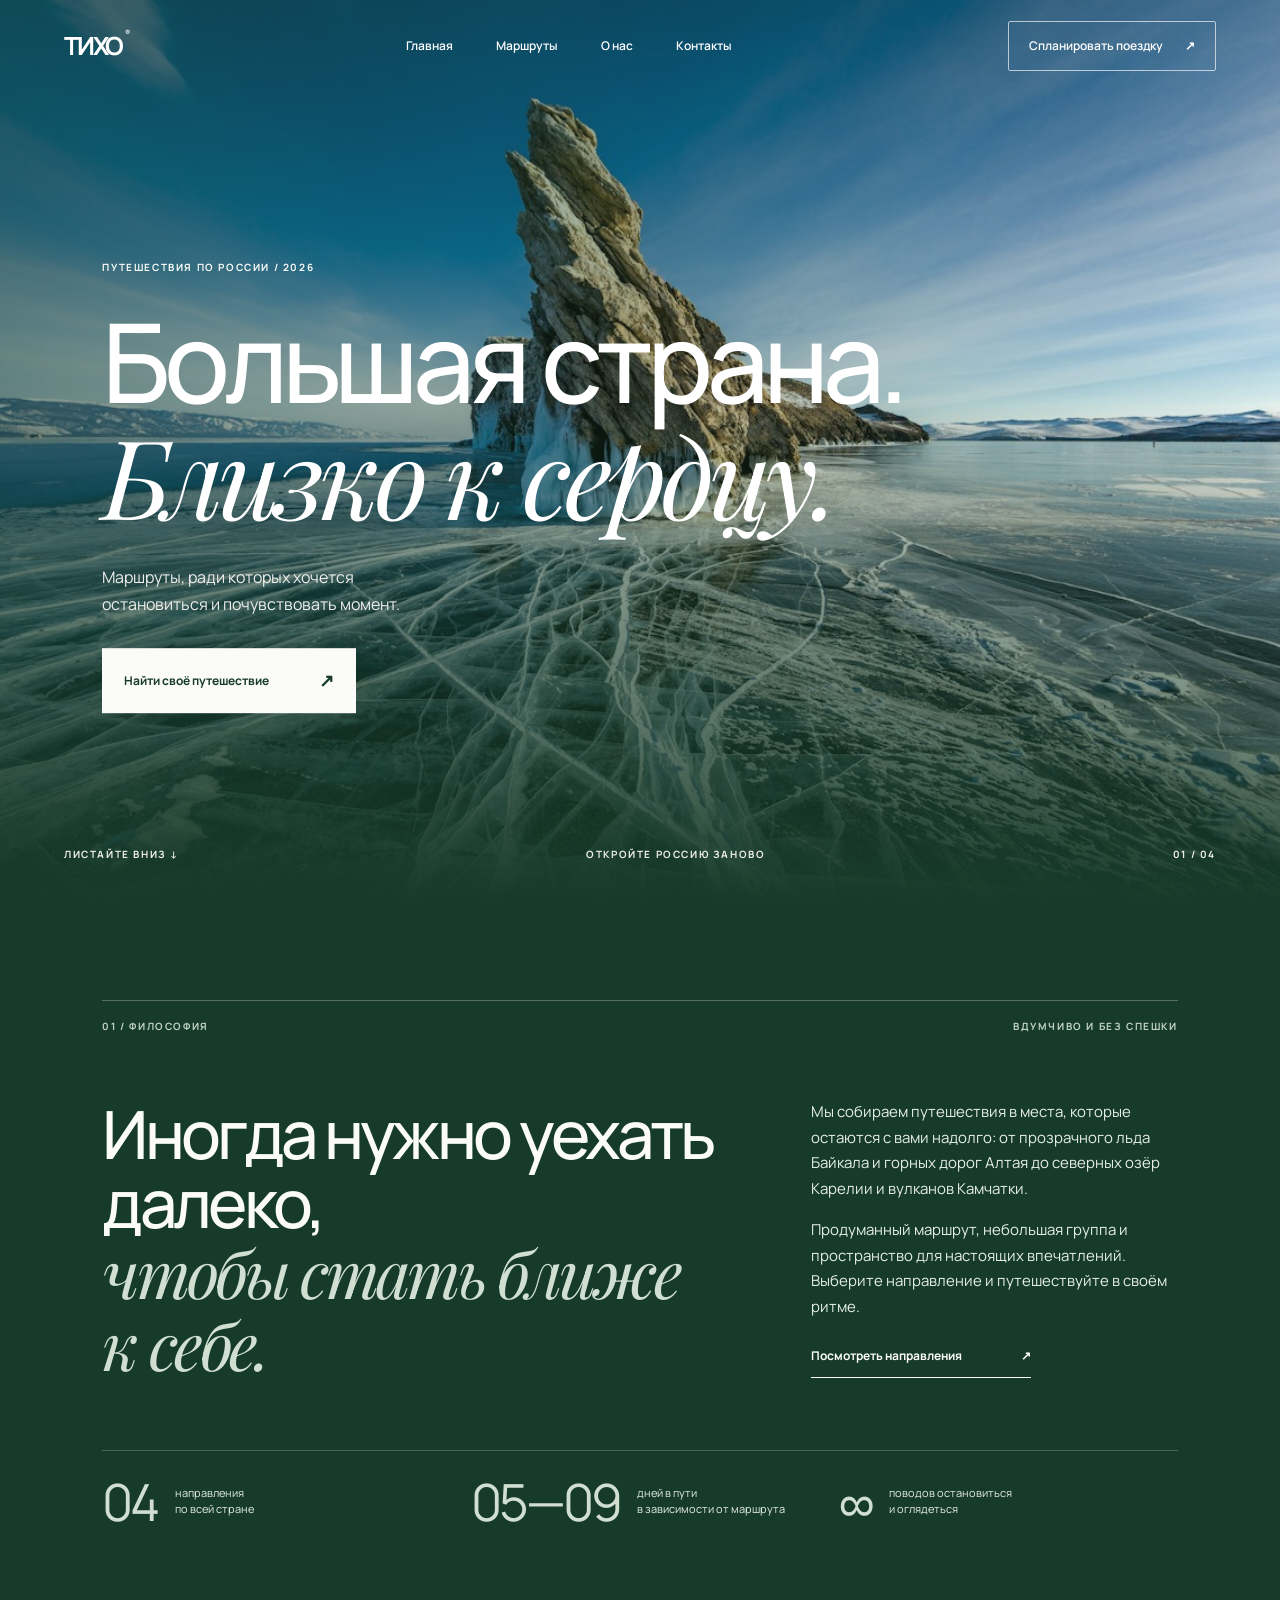
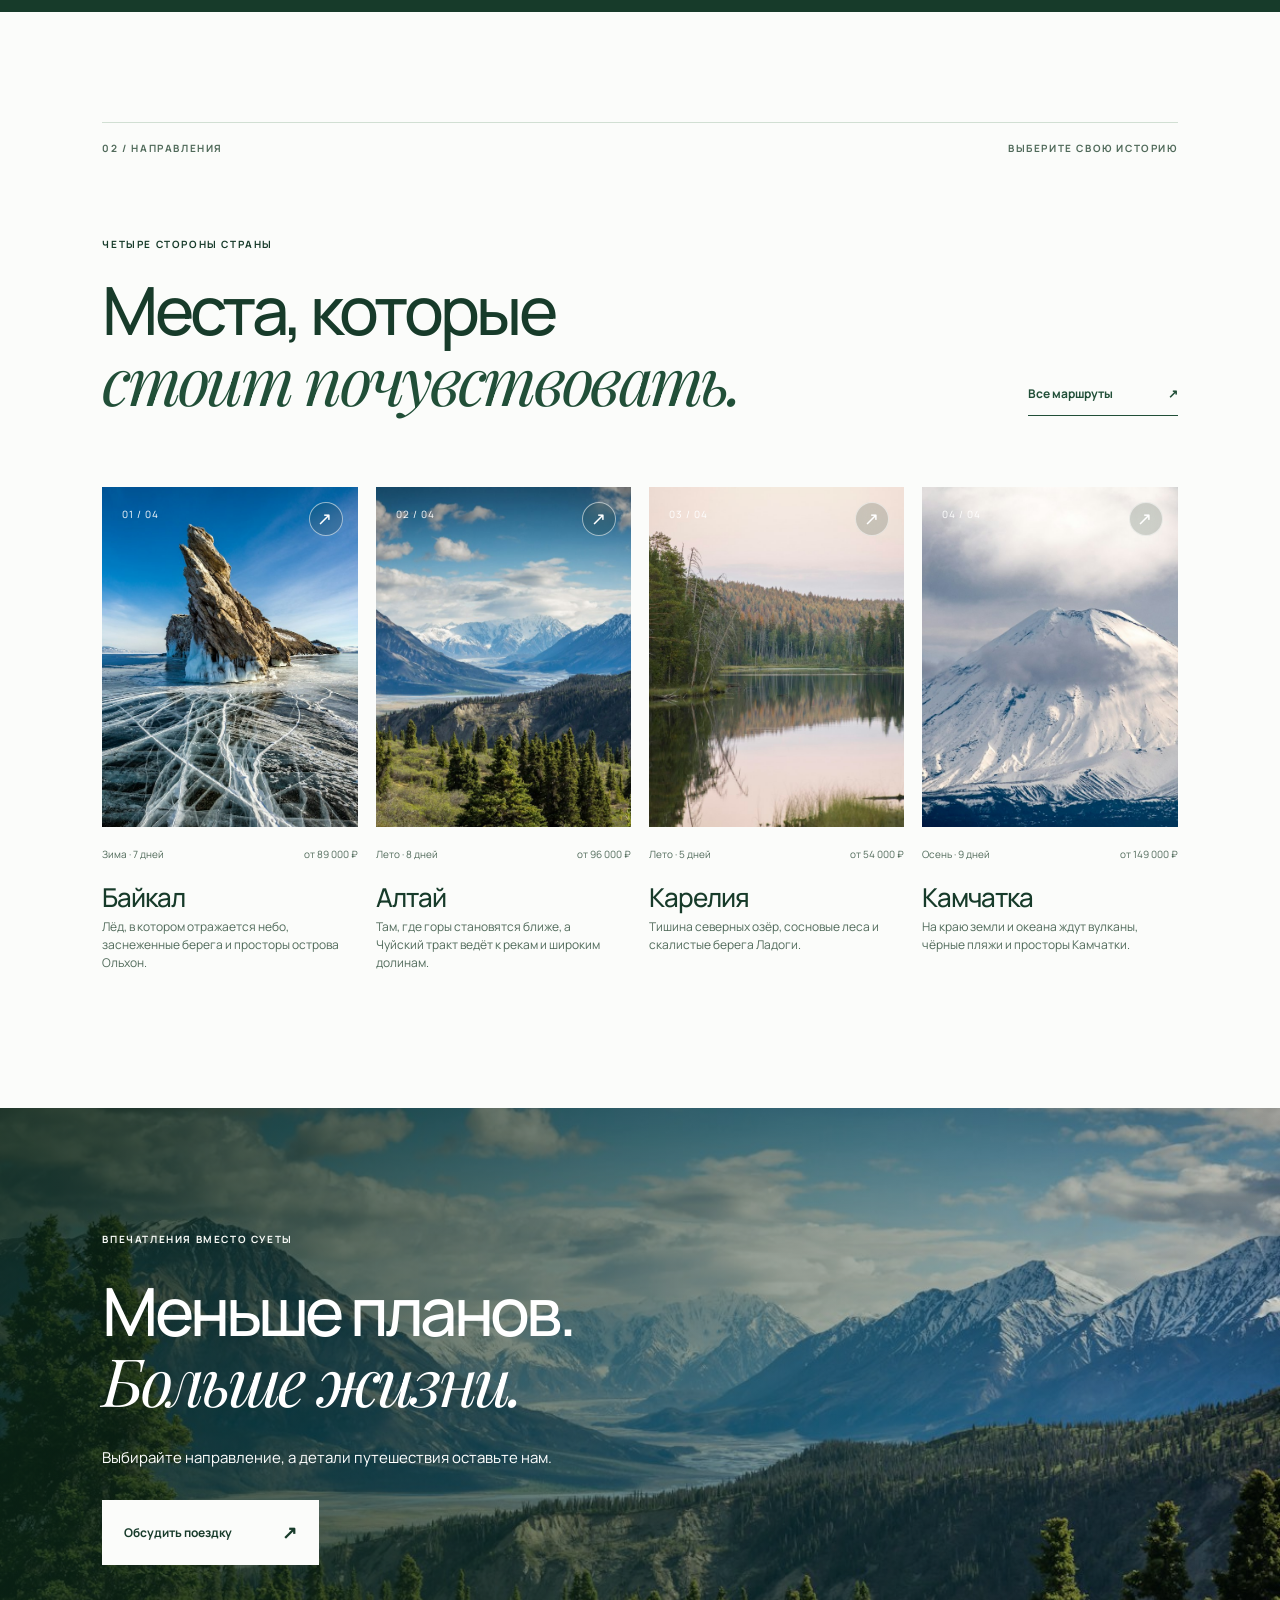
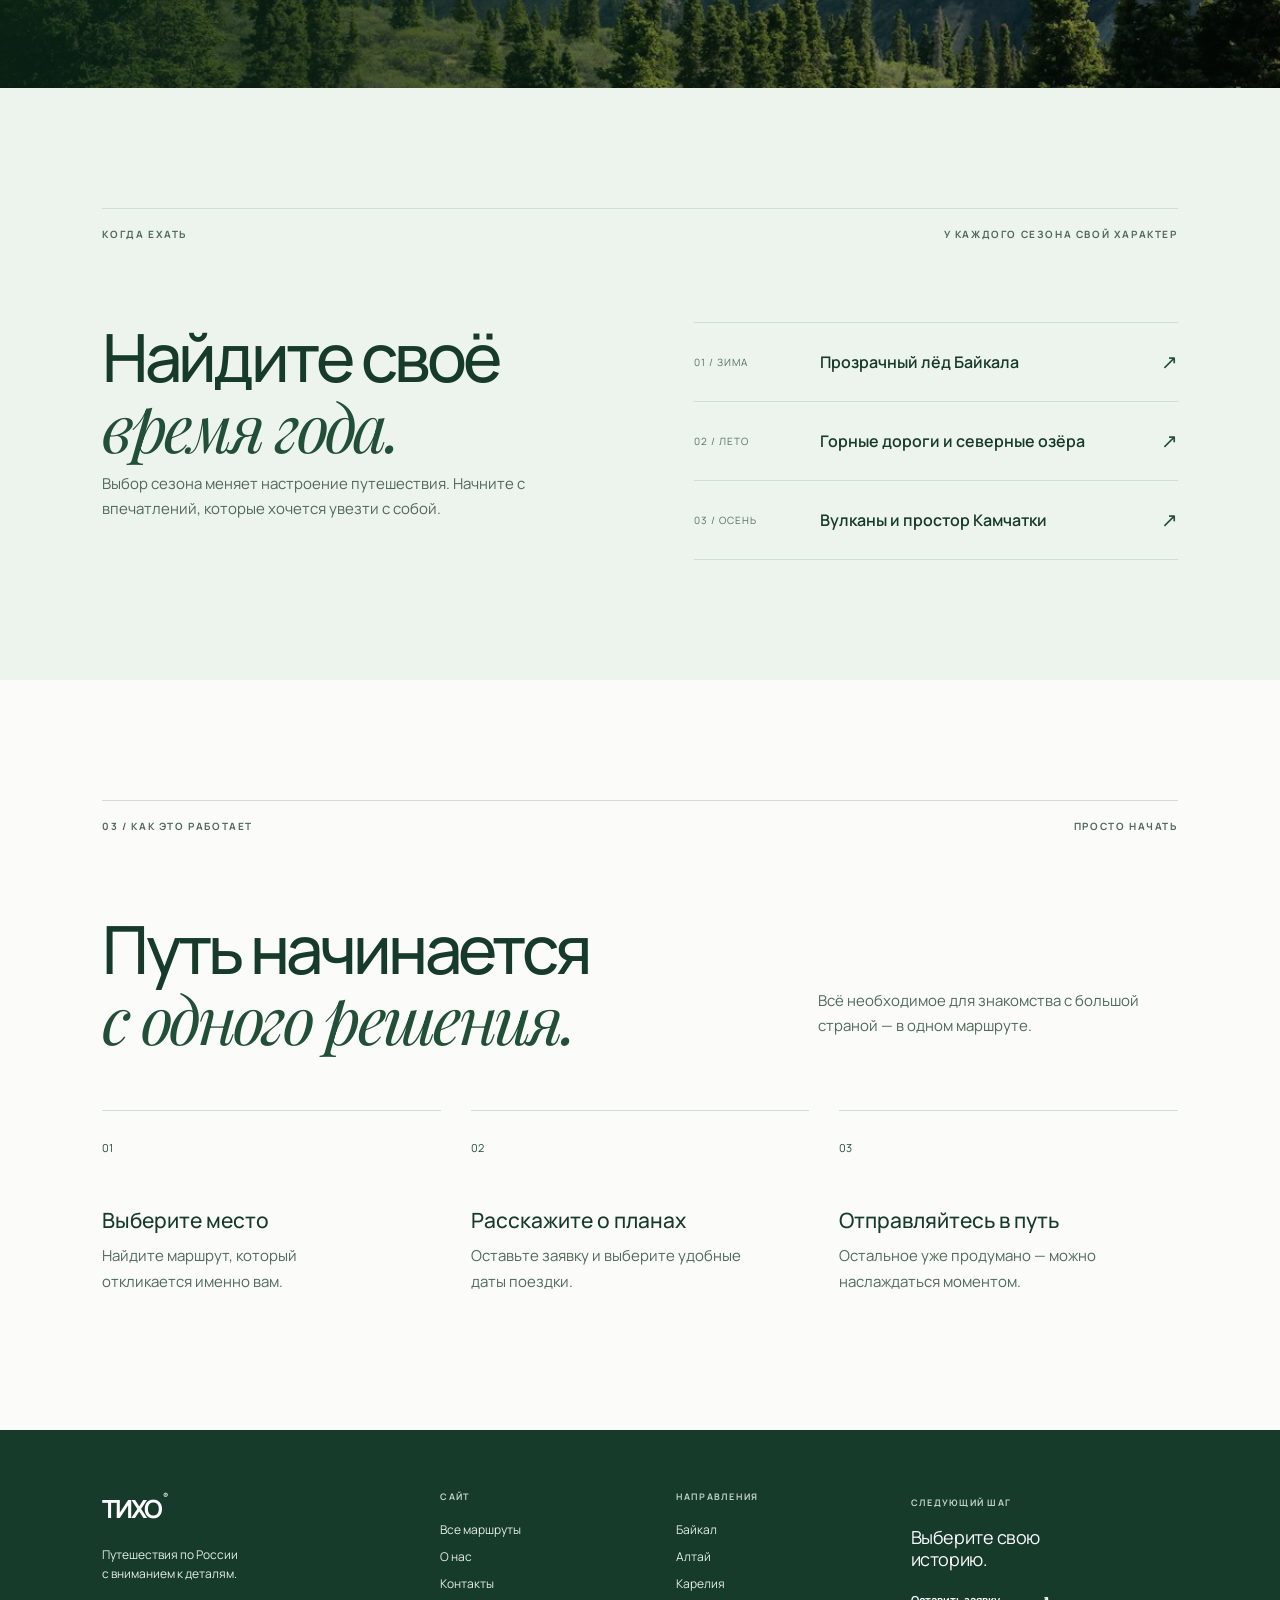
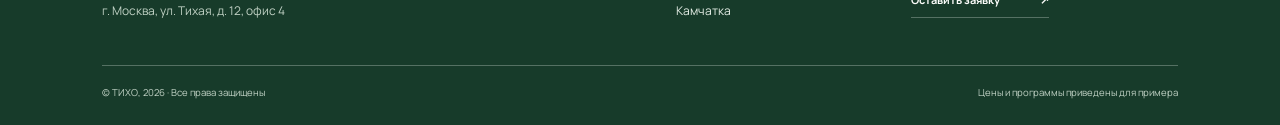
==== commit 451b9ab2: "Правки" ====
--- a/index.html
+++ b/index.html
@@ -15,9 +15,9 @@
     <header class="header navbar" id="header"><a class="logo" href="index.html"
             aria-label="Тихо — на главную">ТИХО<span>®</span></a><button class="menu-toggle" type="button"
             aria-expanded="false" aria-controls="nav">Меню <span>☰</span></button>
-        <nav class="nav" id="nav" aria-label="Основная навигация"><a href="catalog.html">Маршруты</a><a
+        <nav class="nav" id="nav" aria-label="Основная навигация"><a href="index.html">Главная</a><a href="catalog.html">Маршруты</a><a
                 href="index.html#about">О нас</a><a href="contacts.html">Контакты</a></nav><a class="header__cta"
-            href="contacts.html#order-form">Спланировать поездку <span>↗</span></a>
+            href="contacts.html#order-form">Спланировать поездку <span>↗︎</span></a>
     </header>
     <main id="main">
         <section class="hero"><video class="hero__video" autoplay muted loop playsinline poster="assets/img/0.jpg">
@@ -28,16 +28,16 @@
                 <p class="eyebrow">ПУТЕШЕСТВИЯ ПО РОССИИ / 2026</p>
                 <h1>Большая страна.<br><em>Близко к сердцу.</em></h1>
                 <p class="hero__description">Маршруты, ради которых хочется<br>остановиться и почувствовать момент.</p>
-                <a class="button button--light btn" href="catalog.html">Найти своё путешествие <span>↗</span></a>
+                <a class="button button--light btn" href="catalog.html">Найти своё путешествие <span>↗︎</span></a>
             </div>
-            <div class="hero__bottom"><span>ЛИСТАЙТЕ ВНИЗ ↓</span><span>ОТКРОЙТЕ РОССИЮ ЗАНОВО</span><span>01 /
+            <div class="hero__bottom"><span>ЛИСТАЙТЕ ВНИЗ ↓︎</span><span>ОТКРОЙТЕ РОССИЮ ЗАНОВО</span><span>01 /
                     04</span></div>
         </section>
         <section class="intro section about-combined" id="about">
             <div class="section__label"><span>01 / ФИЛОСОФИЯ</span><span>ВДУМЧИВО И БЕЗ СПЕШКИ</span></div>
             <div class="about-combined__content reveal">
                 <h2>Иногда нужно уехать далеко,<br><em>чтобы стать ближе к себе.</em></h2>
-                <div class="about-combined__copy"><p>Мы собираем путешествия в места, которые остаются с вами надолго: от прозрачного льда Байкала и горных дорог Алтая до северных озёр Карелии и вулканов Камчатки.</p><p>Продуманный маршрут, небольшая группа и пространство для настоящих впечатлений. Выберите направление и путешествуйте в своём ритме.</p><a class="text-link" href="catalog.html">Посмотреть направления <span>↗</span></a></div>
+                <div class="about-combined__copy"><p>Мы собираем путешествия в места, которые остаются с вами надолго: от прозрачного льда Байкала и горных дорог Алтая до северных озёр Карелии и вулканов Камчатки.</p><p>Продуманный маршрут, небольшая группа и пространство для настоящих впечатлений. Выберите направление и путешествуйте в своём ритме.</p><a class="text-link" href="catalog.html">Посмотреть направления <span>↗︎</span></a></div>
             </div>
             <div class="about-combined__facts"><div><strong>04</strong><span>направления<br>по всей стране</span></div><div><strong>05—09</strong><span>дней в пути<br>в зависимости от маршрута</span></div><div><strong>∞</strong><span>поводов остановиться<br>и оглядеться</span></div></div>
         </section>
@@ -47,48 +47,48 @@
                 <div>
                     <p class="eyebrow">ЧЕТЫРЕ СТОРОНЫ СТРАНЫ</p>
                     <h2>Места, которые<br><em>стоит почувствовать.</em></h2>
-                </div><a class="text-link" href="catalog.html">Все маршруты <span>↗</span></a>
+                </div><a class="text-link" href="catalog.html">Все маршруты <span>↗︎</span></a>
             </div>
             <div class="tour-grid row g-3">
                 <article class="tour-card reveal col-12 col-md-6 col-lg-3" data-region="Байкал" data-season="Зима"
                     data-price="89000"><a href="tour.html?tour=baikal" class="tour-card__image"><img
                             src="assets/img/0.jpg" alt="Природа: Байкал" loading="lazy"><span
-                            class="tour-card__number">01 / 04</span><span class="tour-card__arrow">↗</span></a>
+                            class="tour-card__number">01 / 04</span><span class="tour-card__arrow">↗︎</span></a>
                     <div class="tour-card__meta"><span>Зима · 7 дней</span><span>от 89 000 ₽</span></div><a
                         href="tour.html?tour=baikal">
                         <h3>Байкал</h3>
                     </a>
-                    <p>Лёд, в котором отражается небо</p>
+                    <p>Лёд, в котором отражается небо, заснеженные берега и просторы острова Ольхон.</p>
                 </article>
                 <article class="tour-card reveal col-12 col-md-6 col-lg-3" data-region="Алтай" data-season="Лето"
                     data-price="96000"><a href="tour.html?tour=altai" class="tour-card__image"><img
                             src="assets/img/1.jpg" alt="Природа: Алтай" loading="lazy"><span
-                            class="tour-card__number">02 / 04</span><span class="tour-card__arrow">↗</span></a>
+                            class="tour-card__number">02 / 04</span><span class="tour-card__arrow">↗︎</span></a>
                     <div class="tour-card__meta"><span>Лето · 8 дней</span><span>от 96 000 ₽</span></div><a
                         href="tour.html?tour=altai">
                         <h3>Алтай</h3>
                     </a>
-                    <p>Там, где горы становятся ближе</p>
+                    <p>Там, где горы становятся ближе, а Чуйский тракт ведёт к рекам и широким долинам.</p>
                 </article>
                 <article class="tour-card reveal col-12 col-md-6 col-lg-3" data-region="Карелия" data-season="Лето"
                     data-price="54000"><a href="tour.html?tour=karelia" class="tour-card__image"><img
                             src="assets/img/2.jpg" alt="Природа: Карелия" loading="lazy"><span
-                            class="tour-card__number">03 / 04</span><span class="tour-card__arrow">↗</span></a>
+                            class="tour-card__number">03 / 04</span><span class="tour-card__arrow">↗︎</span></a>
                     <div class="tour-card__meta"><span>Лето · 5 дней</span><span>от 54 000 ₽</span></div><a
                         href="tour.html?tour=karelia">
                         <h3>Карелия</h3>
                     </a>
-                    <p>Тишина северных озёр</p>
+                    <p>Тишина северных озёр, сосновые леса и скалистые берега Ладоги.</p>
                 </article>
                 <article class="tour-card reveal col-12 col-md-6 col-lg-3" data-region="Камчатка" data-season="Осень"
                     data-price="149000"><a href="tour.html?tour=kamchatka" class="tour-card__image"><img
                             src="assets/img/3.jpg" alt="Природа: Камчатка" loading="lazy"><span
-                            class="tour-card__number">04 / 04</span><span class="tour-card__arrow">↗</span></a>
+                            class="tour-card__number">04 / 04</span><span class="tour-card__arrow">↗︎</span></a>
                     <div class="tour-card__meta"><span>Осень · 9 дней</span><span>от 149 000 ₽</span></div><a
                         href="tour.html?tour=kamchatka">
                         <h3>Камчатка</h3>
                     </a>
-                    <p>На краю земли и океана</p>
+                    <p>На краю земли и океана ждут вулканы, чёрные пляжи и просторы Камчатки.</p>
                 </article>
             </div>
         </section>
@@ -97,10 +97,10 @@
                 <p class="eyebrow">ВПЕЧАТЛЕНИЯ ВМЕСТО СУЕТЫ</p>
                 <h2>Меньше планов.<br><em>Больше жизни.</em></h2>
                 <p>Выбирайте направление, а детали путешествия оставьте нам.</p><a href="contacts.html#order-form"
-                    class="button button--light btn">Обсудить поездку <span>↗</span></a>
+                    class="button button--light btn">Обсудить поездку <span>↗︎</span></a>
             </div>
         </section>
-        <section class="season-guide section"><div class="section__label"><span>КОГДА ЕХАТЬ</span><span>У КАЖДОГО СЕЗОНА СВОЙ ХАРАКТЕР</span></div><div class="season-guide__layout"><div><h2>Найдите своё<br><em>время года.</em></h2><p>Выбор сезона меняет настроение путешествия. Начните с впечатлений, которые хочется увезти с собой.</p></div><div class="season-list"><a href="catalog.html?season=Зима"><span>01 / ЗИМА</span><strong>Прозрачный лёд Байкала</strong><b>↗</b></a><a href="catalog.html?season=Лето"><span>02 / ЛЕТО</span><strong>Горные дороги и северные озёра</strong><b>↗</b></a><a href="catalog.html?season=Осень"><span>03 / ОСЕНЬ</span><strong>Вулканы и простор Камчатки</strong><b>↗</b></a></div></div></section>
+        <section class="season-guide section"><div class="section__label"><span>КОГДА ЕХАТЬ</span><span>У КАЖДОГО СЕЗОНА СВОЙ ХАРАКТЕР</span></div><div class="season-guide__layout"><div><h2>Найдите своё<br><em>время года.</em></h2><p>Выбор сезона меняет настроение путешествия. Начните с впечатлений, которые хочется увезти с собой.</p></div><div class="season-list"><a href="catalog.html?season=Зима"><span>01 / ЗИМА</span><strong>Прозрачный лёд Байкала</strong><b>↗︎</b></a><a href="catalog.html?season=Лето"><span>02 / ЛЕТО</span><strong>Горные дороги и северные озёра</strong><b>↗︎</b></a><a href="catalog.html?season=Осень"><span>03 / ОСЕНЬ</span><strong>Вулканы и простор Камчатки</strong><b>↗︎</b></a></div></div></section>
         <section class="section journal">
             <div class="section__label"><span>03 / КАК ЭТО РАБОТАЕТ</span><span>ПРОСТО НАЧАТЬ</span></div>
             <div class="section-heading">
@@ -125,14 +125,14 @@
     </main>
     <footer class="footer site-footer">
         <div class="site-footer__grid">
-            <div class="site-footer__brand"><a class="logo" href="index.html" aria-label="Тихо — на главную">ТИХО<span>®</span></a><p>Путешествия по России<br>с вниманием к деталям.</p></div>
-            <nav class="site-footer__links" aria-label="Разделы сайта"><span>САЙТ</span><a href="catalog.html">Все маршруты</a><a href="index.html#about">О нас</a><a href="contacts.html">Контакты и заявка</a></nav>
+            <div class="site-footer__brand"><a class="logo" href="index.html" aria-label="Тихо — на главную">ТИХО<span>®</span></a><p>Путешествия по России<br>с вниманием к деталям.</p><address class="site-footer__address">г. Москва, ул. Тихая, д. 12, офис 4</address></div>
+            <nav class="site-footer__links" aria-label="Разделы сайта"><span>САЙТ</span><a href="catalog.html">Все маршруты</a><a href="index.html#about">О нас</a><a href="contacts.html">Контакты</a></nav>
             <nav class="site-footer__links" aria-label="Направления"><span>НАПРАВЛЕНИЯ</span><a href="tour.html?tour=baikal">Байкал</a><a href="tour.html?tour=altai">Алтай</a><a href="tour.html?tour=karelia">Карелия</a><a href="tour.html?tour=kamchatka">Камчатка</a></nav>
-            <div class="site-footer__action"><span>СЛЕДУЮЩИЙ ШАГ</span><p>Выберите свою<br>историю.</p><a class="site-footer__cta" href="contacts.html#order-form">Оставить заявку <span aria-hidden="true">↗</span></a></div>
+            <div class="site-footer__action"><span>СЛЕДУЮЩИЙ ШАГ</span><p>Выберите свою<br>историю.</p><a class="site-footer__cta" href="contacts.html#order-form">Оставить заявку <span aria-hidden="true">↗︎</span></a></div>
         </div>
-        <div class="site-footer__bottom"><small>© ТИХО, 2026 · Учебный проект</small><small>Цены и программы приведены для примера</small></div>
+        <div class="site-footer__bottom"><small>© ТИХО, 2026 · Все права защищены</small><small>Цены и программы приведены для примера</small></div>
     </footer>
-    <button class="back-to-top" type="button" aria-label="Вернуться наверх" title="Наверх" hidden><span aria-hidden="true">↑</span></button>
+    <button class="back-to-top" type="button" aria-label="Вернуться наверх" title="Наверх" hidden><svg viewBox="0 0 32 32" fill="none" aria-hidden="true"><path d="M16 3 10.8 10h2.3L8 16.2h2.5L5 23h22l-5.5-6.8H24L18.9 10h2.3L16 3Z" fill="currentColor" stroke="currentColor" stroke-width="1.2" stroke-linejoin="round"/><path d="M16 23v4.5m-3 0h6" stroke="currentColor" stroke-width="1.8" stroke-linecap="round"/></svg></button>
 </body>
 
 </html>
--- a/css/style.css
+++ b/css/style.css
@@ -1336,3 +1336,15 @@
 .back-to-top:hover{background:var(--forest-deep)}
 :focus-visible{outline-color:var(--accent)}
 @media(max-width:600px){.nav{background:rgba(23,59,42,.97)}.map-choice:nth-last-child(2){border-bottom-color:var(--line)}}
+
+.tour-card p { max-width: 34ch; line-height: 1.5; }
+.site-footer__address { margin: 18px 0 0; color: #c0d1c4; font-size: 12px; line-height: 1.6; font-style: normal; max-width: 230px; }
+.contact-lead__address { margin: 30px 0 0; font-style: normal; }
+.contact-lead__address p { margin: 9px 0 0; color: var(--muted); font-size: 14px; }
+.back-to-top { width: 52px; height: 52px; border: 1px solid rgba(255,255,255,.75); color: #f8faf7; background: var(--forest-deep); }
+.back-to-top:hover { color: #fff; background: #286743; }
+.back-to-top svg { width: 39px; height: 39px; transition: transform .2s; }
+.back-to-top:hover svg { transform: translateY(-2px); }
+.back-to-top:focus-visible { outline: 3px solid #b8d4bc; outline-offset: 3px; }
+@media(max-width:600px){.back-to-top{width:46px;height:46px}.back-to-top svg{width:35px;height:35px}}
+@media(prefers-reduced-motion:reduce){.back-to-top,.back-to-top svg{transition:none}}
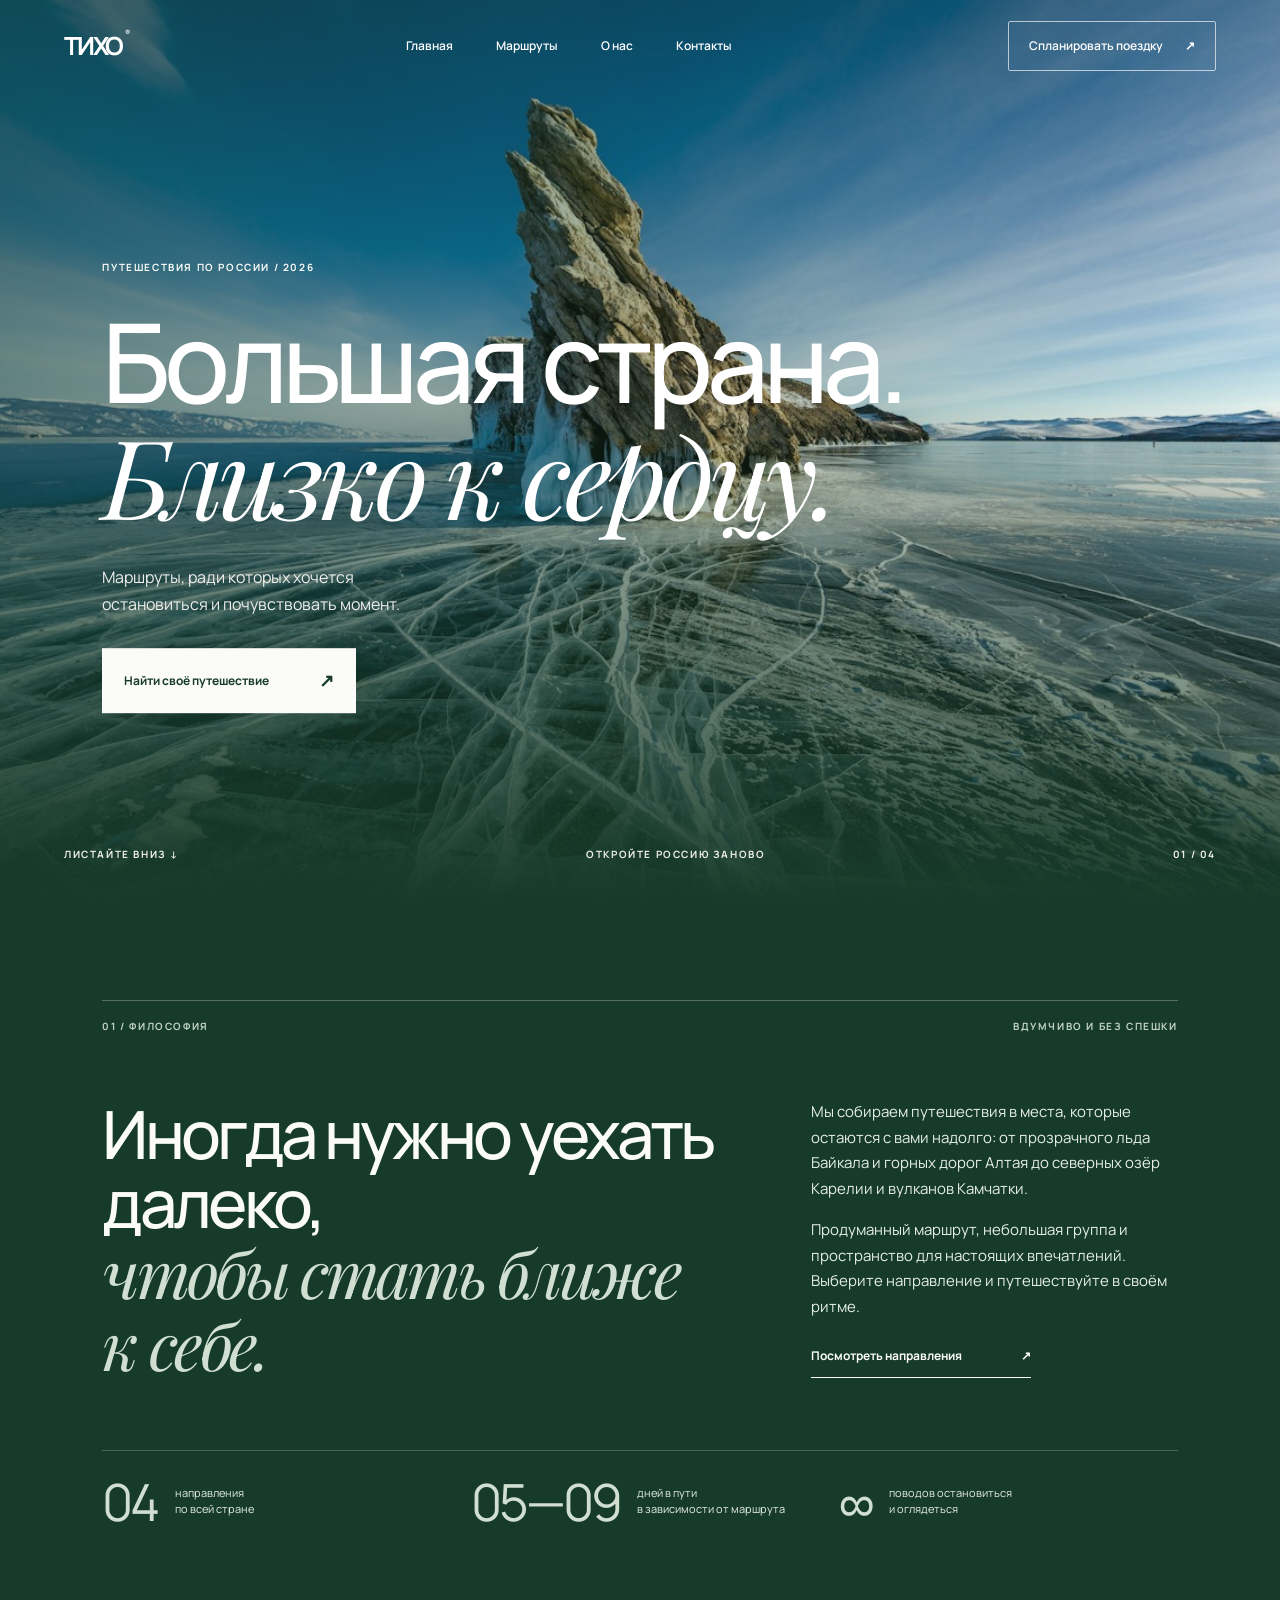
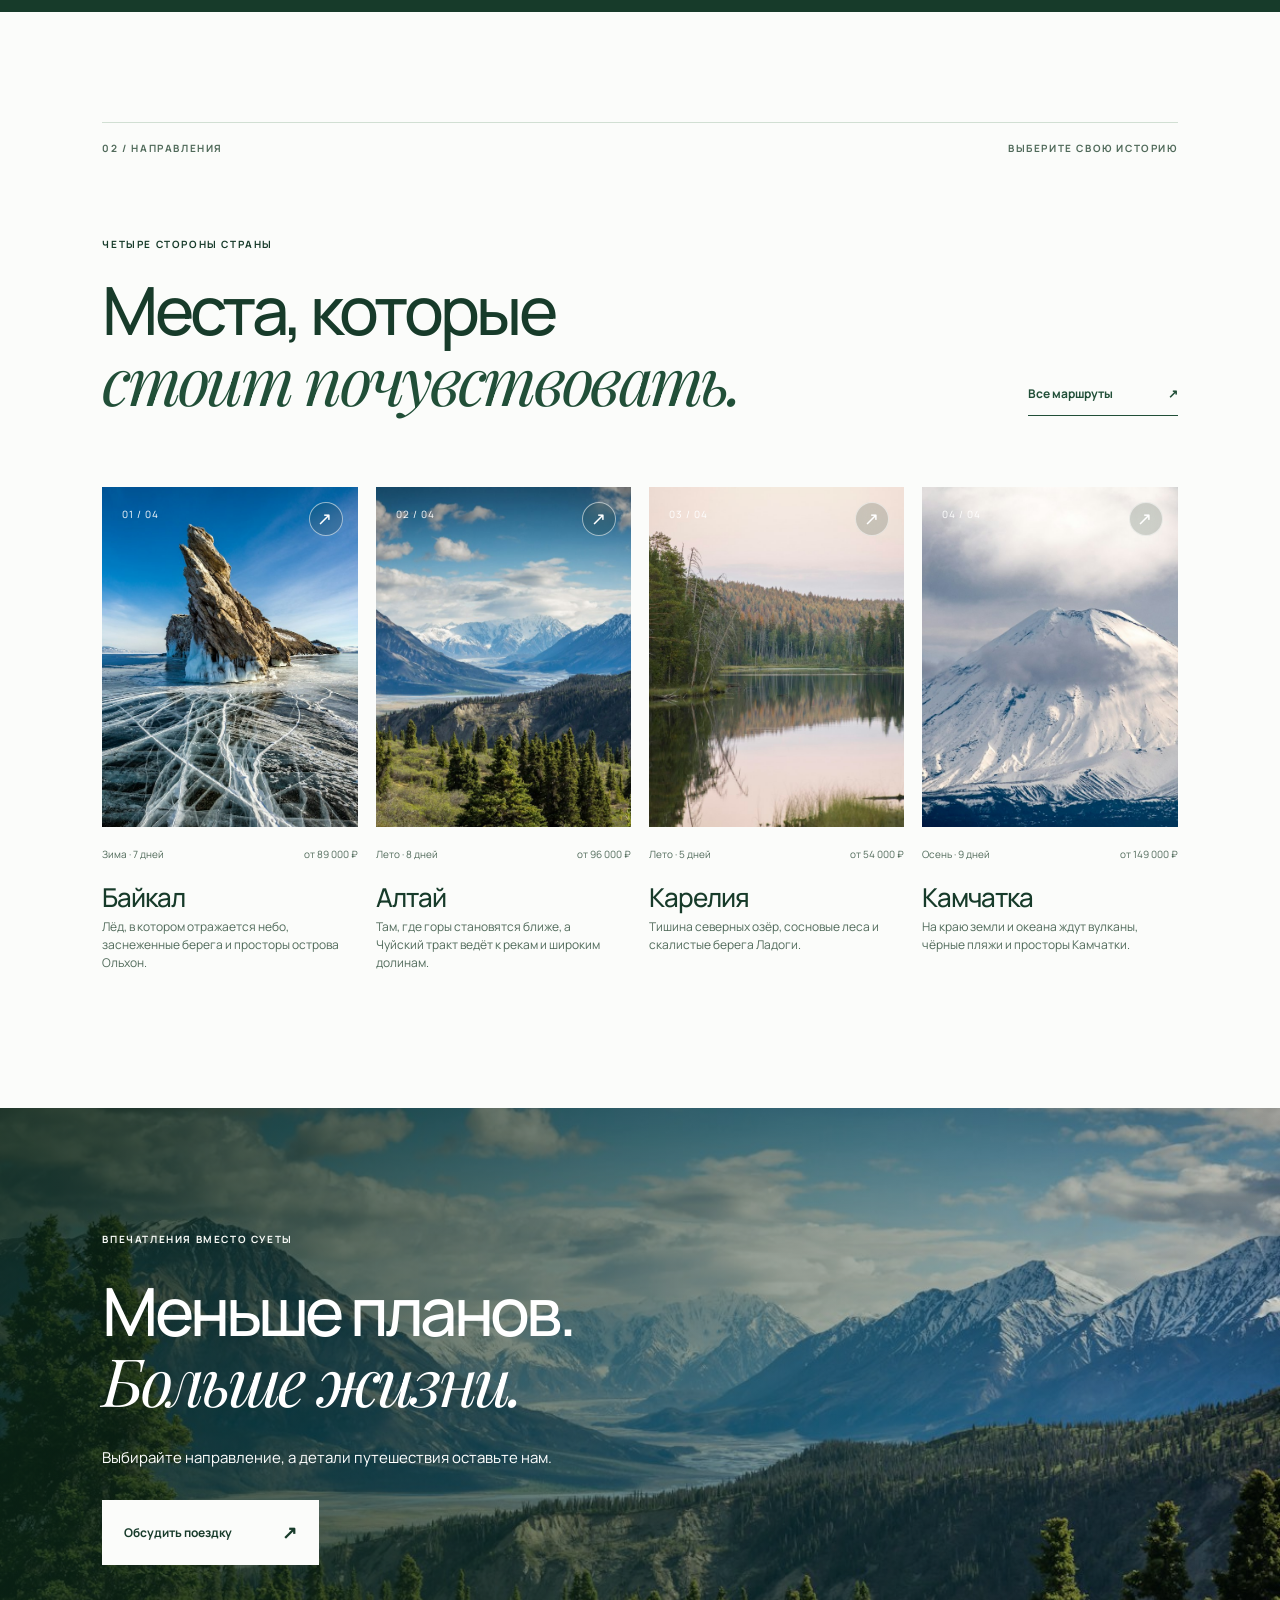
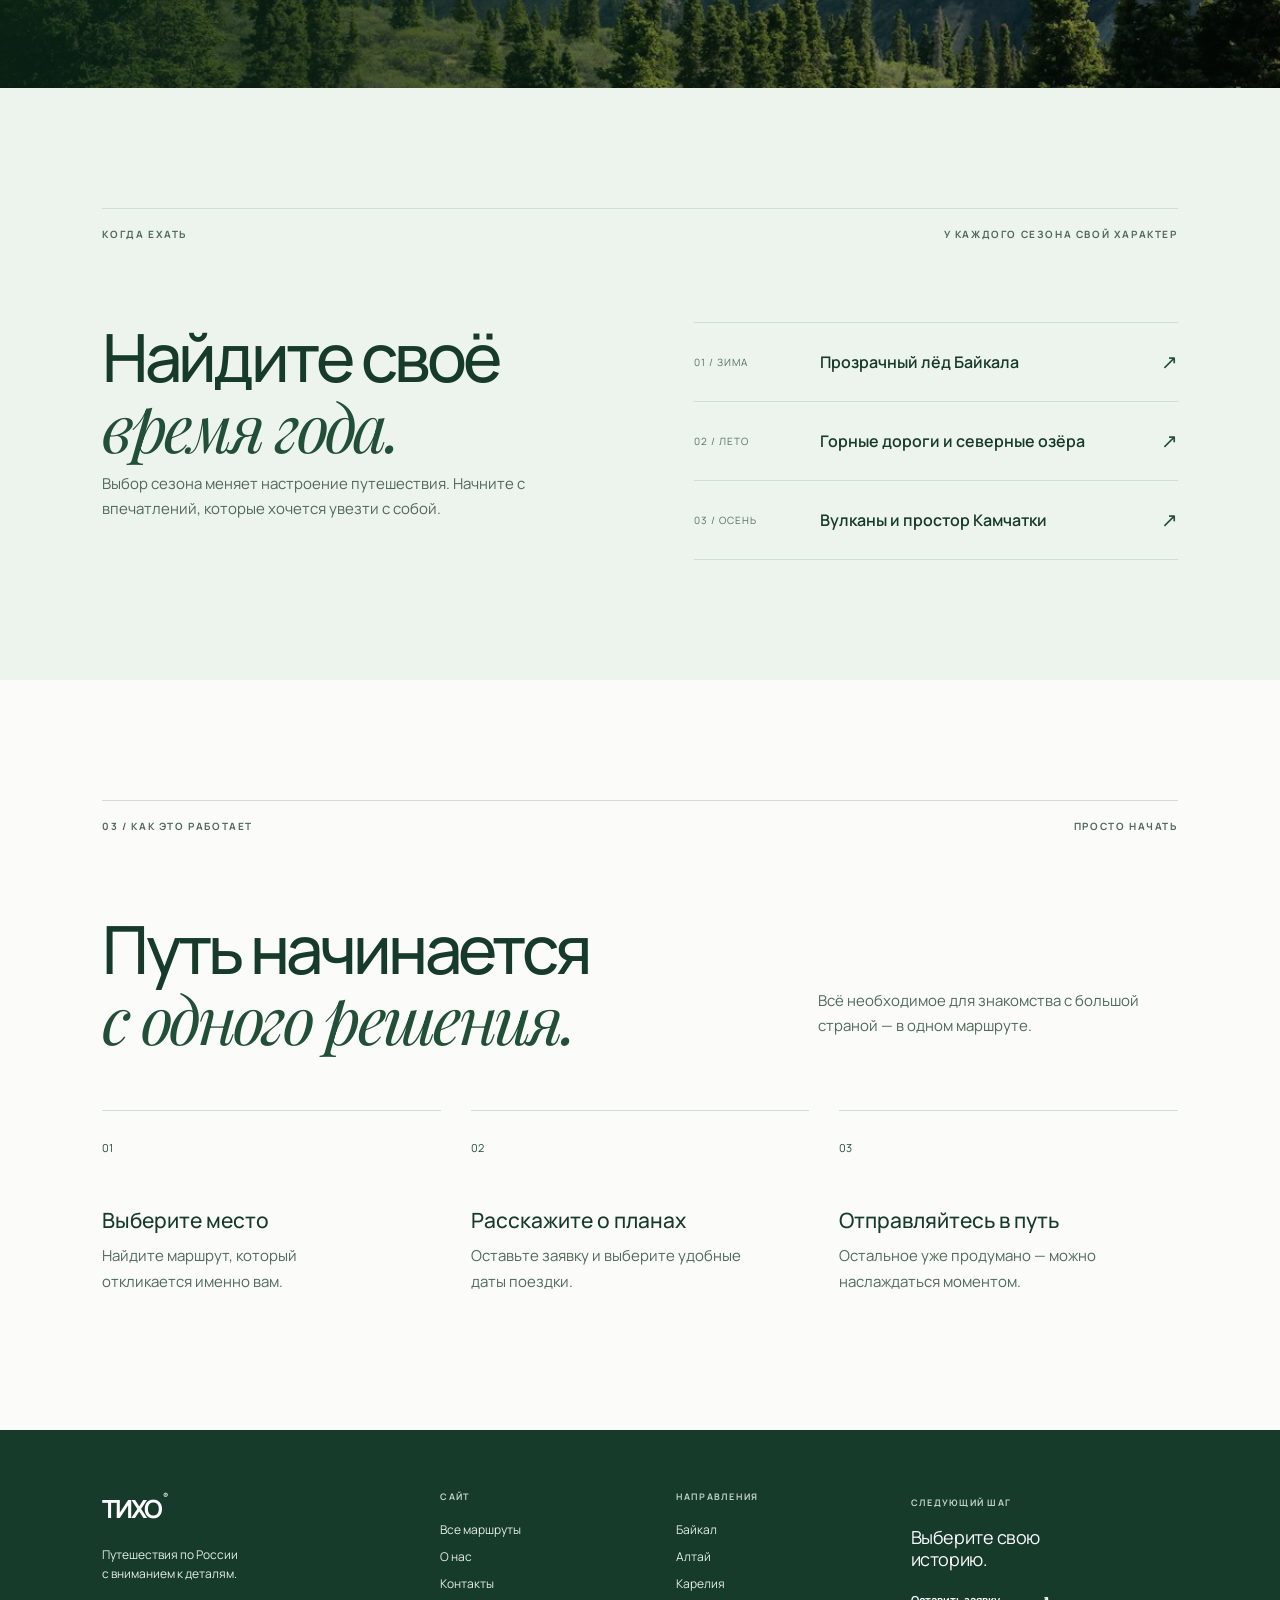
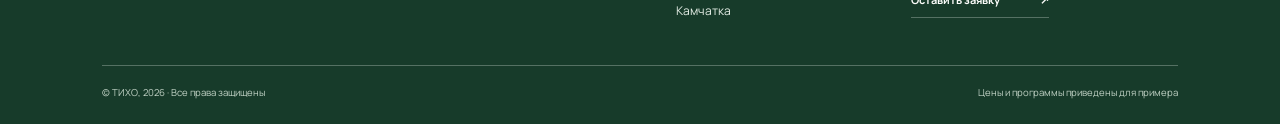
==== commit 8e33a0c1: "upd" ====
--- a/index.html
+++ b/index.html
@@ -125,7 +125,7 @@
     </main>
     <footer class="footer site-footer">
         <div class="site-footer__grid">
-            <div class="site-footer__brand"><a class="logo" href="index.html" aria-label="Тихо — на главную">ТИХО<span>®</span></a><p>Путешествия по России<br>с вниманием к деталям.</p><address class="site-footer__address">г. Москва, ул. Тихая, д. 12, офис 4</address></div>
+            <div class="site-footer__brand"><a class="logo" href="index.html" aria-label="Тихо — на главную">ТИХО<span>®</span></a><p>Путешествия по России<br>с вниманием к деталям.</p></div>
             <nav class="site-footer__links" aria-label="Разделы сайта"><span>САЙТ</span><a href="catalog.html">Все маршруты</a><a href="index.html#about">О нас</a><a href="contacts.html">Контакты</a></nav>
             <nav class="site-footer__links" aria-label="Направления"><span>НАПРАВЛЕНИЯ</span><a href="tour.html?tour=baikal">Байкал</a><a href="tour.html?tour=altai">Алтай</a><a href="tour.html?tour=karelia">Карелия</a><a href="tour.html?tour=kamchatka">Камчатка</a></nav>
             <div class="site-footer__action"><span>СЛЕДУЮЩИЙ ШАГ</span><p>Выберите свою<br>историю.</p><a class="site-footer__cta" href="contacts.html#order-form">Оставить заявку <span aria-hidden="true">↗︎</span></a></div>
--- a/css/style.css
+++ b/css/style.css
@@ -1338,7 +1338,6 @@
 @media(max-width:600px){.nav{background:rgba(23,59,42,.97)}.map-choice:nth-last-child(2){border-bottom-color:var(--line)}}
 
 .tour-card p { max-width: 34ch; line-height: 1.5; }
-.site-footer__address { margin: 18px 0 0; color: #c0d1c4; font-size: 12px; line-height: 1.6; font-style: normal; max-width: 230px; }
 .contact-lead__address { margin: 30px 0 0; font-style: normal; }
 .contact-lead__address p { margin: 9px 0 0; color: var(--muted); font-size: 14px; }
 .back-to-top { width: 52px; height: 52px; border: 1px solid rgba(255,255,255,.75); color: #f8faf7; background: var(--forest-deep); }
@@ -1348,3 +1347,10 @@
 .back-to-top:focus-visible { outline: 3px solid #b8d4bc; outline-offset: 3px; }
 @media(max-width:600px){.back-to-top{width:46px;height:46px}.back-to-top svg{width:35px;height:35px}}
 @media(prefers-reduced-motion:reduce){.back-to-top,.back-to-top svg{transition:none}}
+
+.contact-map { background: #f5f8f2; }
+.contact-map h2 { margin: 0 0 16px; }
+.contact-map > p { color: var(--muted); margin-bottom: 24px; }
+.contact-map iframe { display: block; width: 100%; height: 420px; border: 0; }
+.contact-map .text-link { max-width: 180px; margin-top: 20px; }
+@media (max-width: 600px) { .contact-map iframe { height: 320px; } }
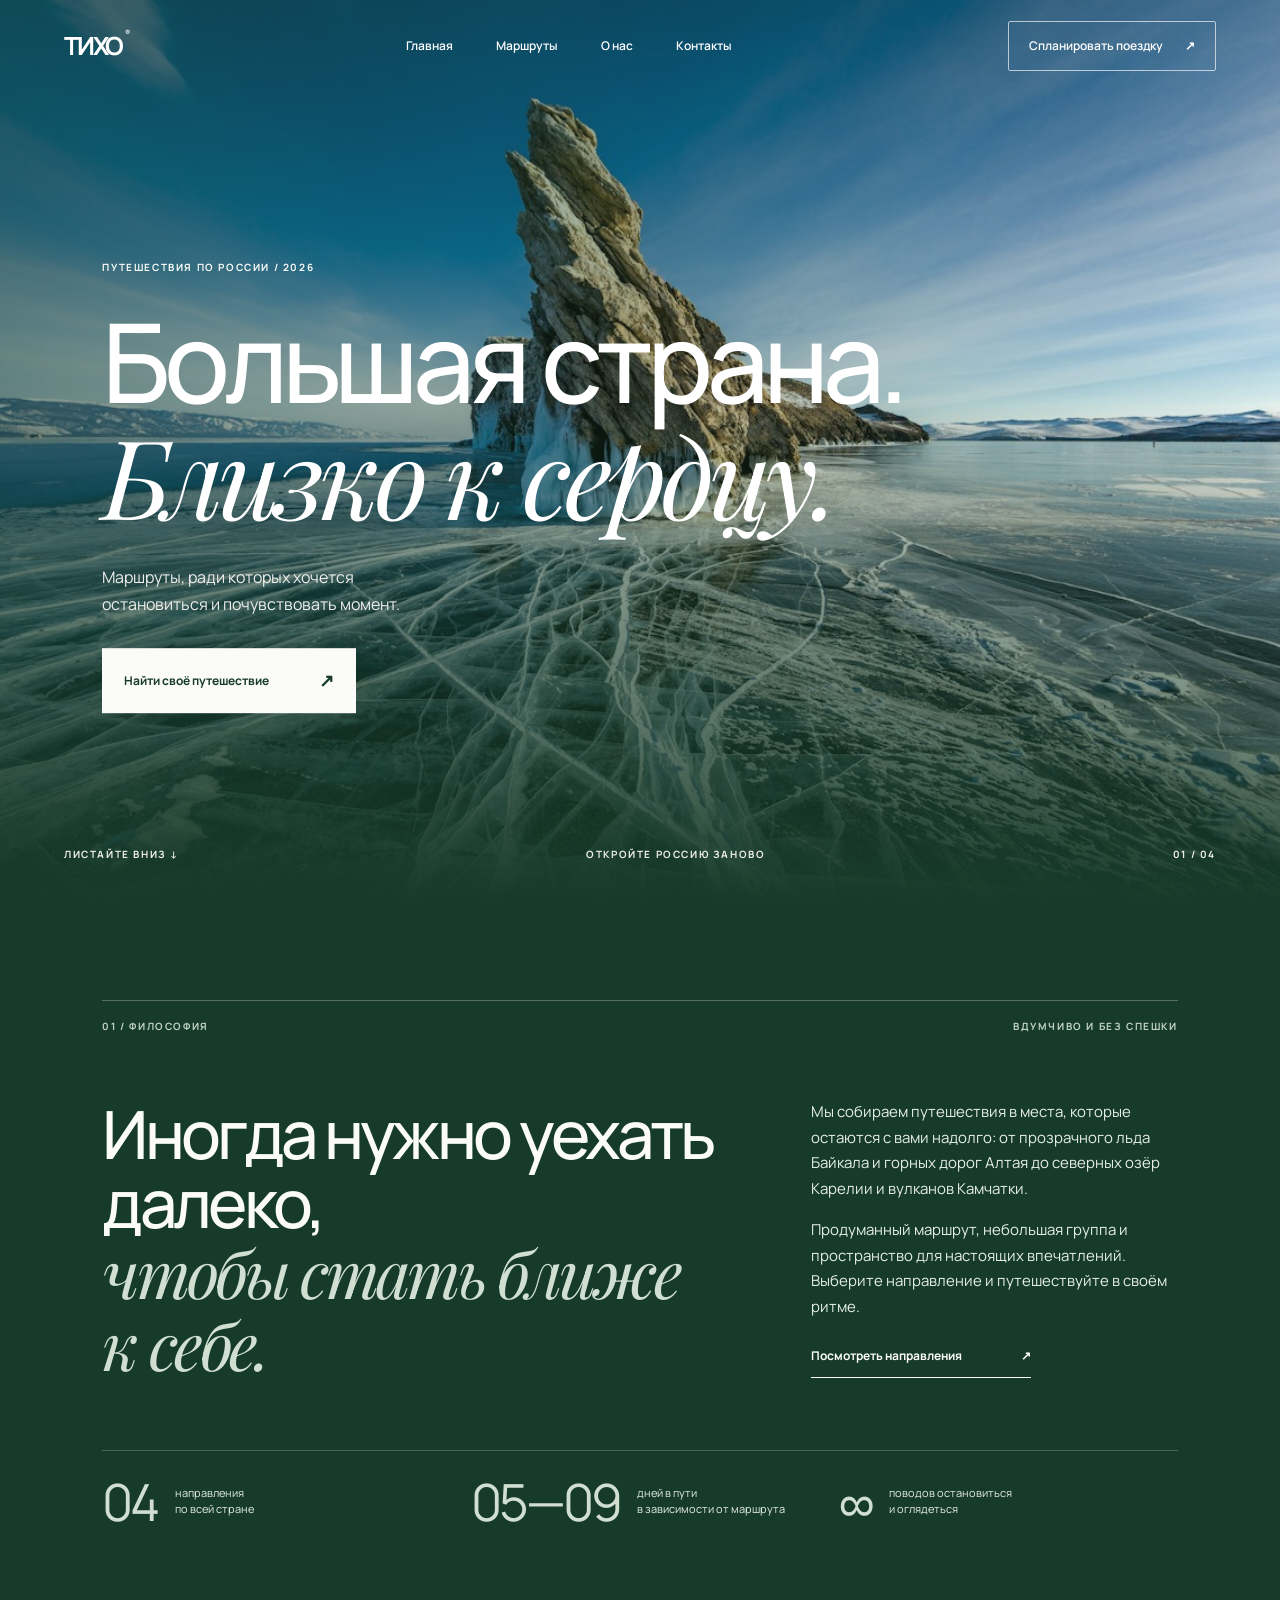
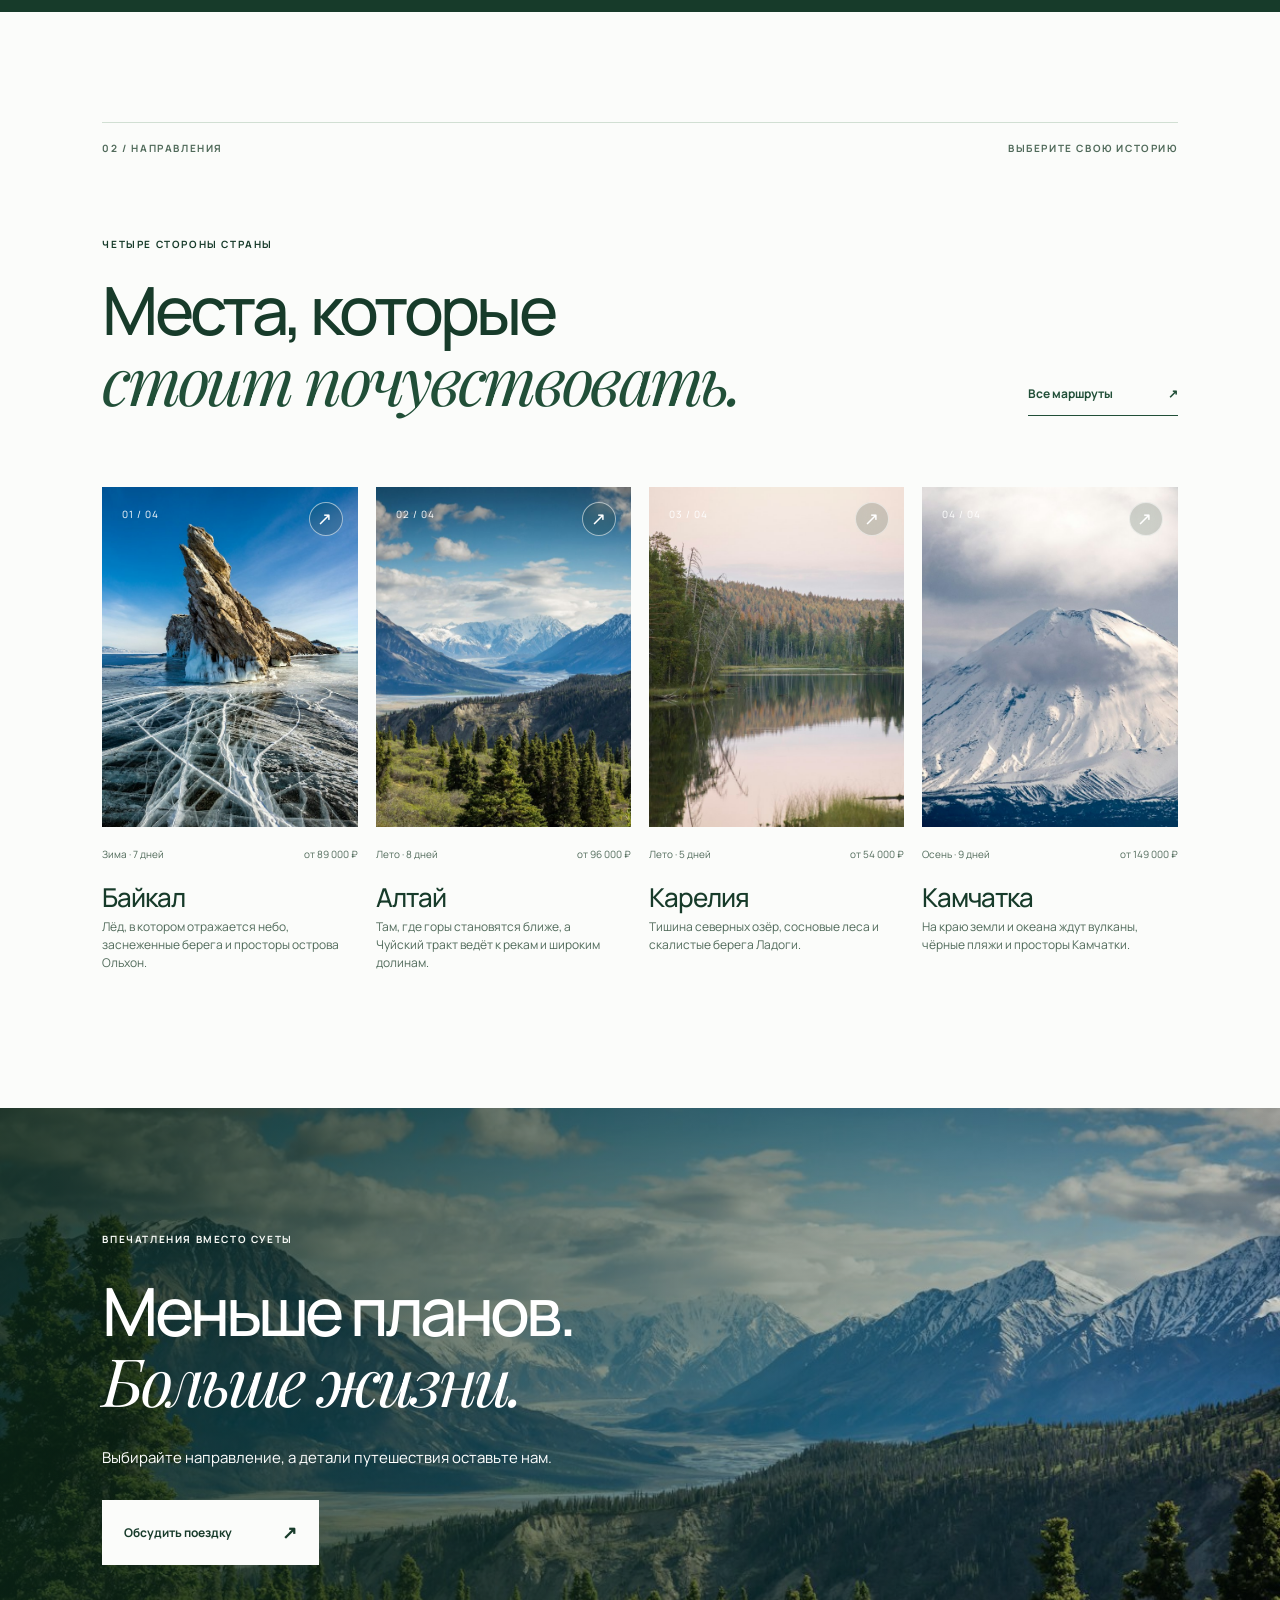
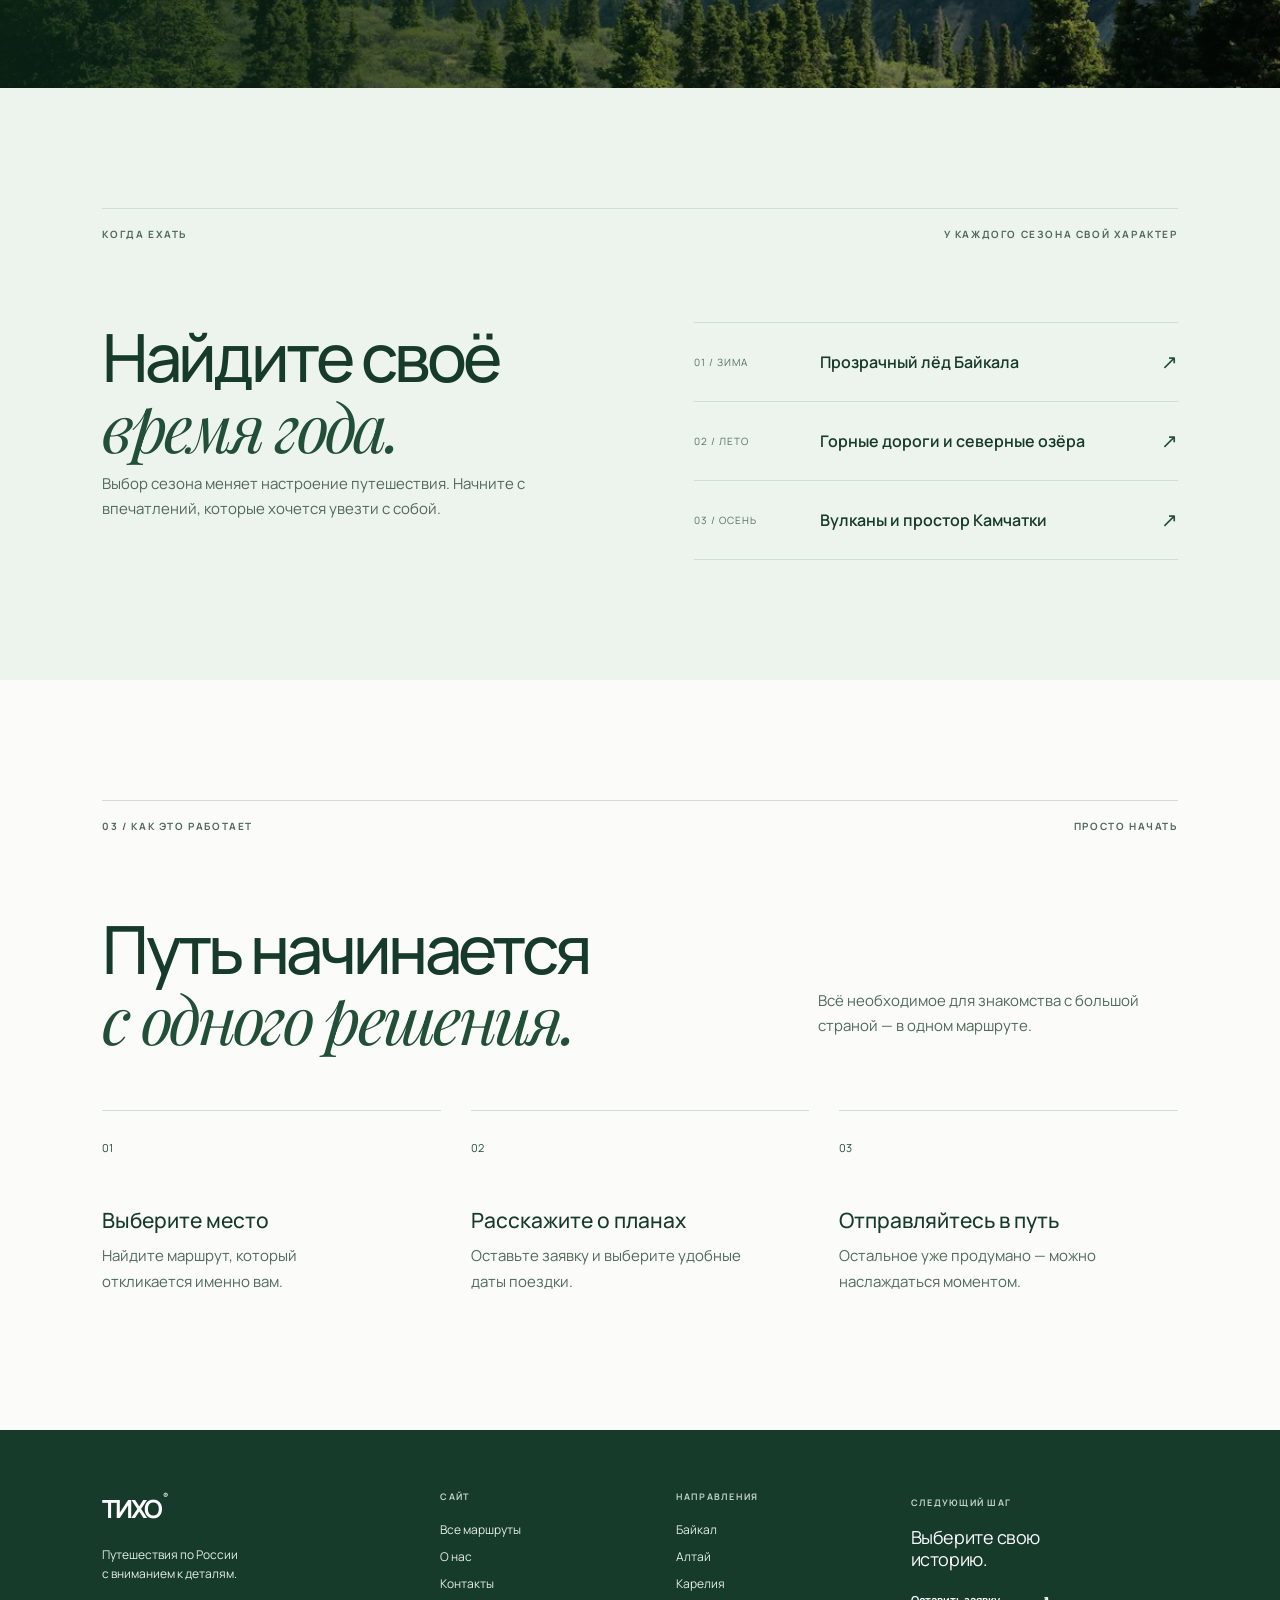
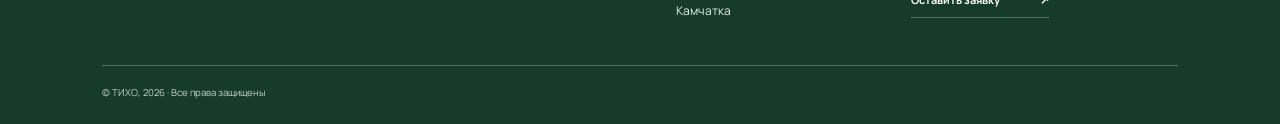
==== commit 6a524dfb: "Добавлены 5 фич сайта" ====
--- a/index.html
+++ b/index.html
@@ -130,7 +130,7 @@
             <nav class="site-footer__links" aria-label="Направления"><span>НАПРАВЛЕНИЯ</span><a href="tour.html?tour=baikal">Байкал</a><a href="tour.html?tour=altai">Алтай</a><a href="tour.html?tour=karelia">Карелия</a><a href="tour.html?tour=kamchatka">Камчатка</a></nav>
             <div class="site-footer__action"><span>СЛЕДУЮЩИЙ ШАГ</span><p>Выберите свою<br>историю.</p><a class="site-footer__cta" href="contacts.html#order-form">Оставить заявку <span aria-hidden="true">↗︎</span></a></div>
         </div>
-        <div class="site-footer__bottom"><small>© ТИХО, 2026 · Все права защищены</small><small>Цены и программы приведены для примера</small></div>
+        <div class="site-footer__bottom"><small>© ТИХО, 2026 · Все права защищены</small></div>
     </footer>
     <button class="back-to-top" type="button" aria-label="Вернуться наверх" title="Наверх" hidden><svg viewBox="0 0 32 32" fill="none" aria-hidden="true"><path d="M16 3 10.8 10h2.3L8 16.2h2.5L5 23h22l-5.5-6.8H24L18.9 10h2.3L16 3Z" fill="currentColor" stroke="currentColor" stroke-width="1.2" stroke-linejoin="round"/><path d="M16 23v4.5m-3 0h6" stroke="currentColor" stroke-width="1.8" stroke-linecap="round"/></svg></button>
 </body>
--- a/css/style.css
+++ b/css/style.css
@@ -1354,3 +1354,22 @@
 .contact-map iframe { display: block; width: 100%; height: 420px; border: 0; }
 .contact-map .text-link { max-width: 180px; margin-top: 20px; }
 @media (max-width: 600px) { .contact-map iframe { height: 320px; } }
+
+
+/* ???????????? ??????????? ? ??????????? ?????? ????????. */
+.trip-planning,.compare-section{background:#fbfcfa}.route-stats,.calculator-section{background:#edf3ed}.route-reviews{background:#f6f9f5}
+.feature-layout{display:grid;grid-template-columns:minmax(0,1fr) minmax(0,1fr);gap:9%;align-items:start}
+.feature-layout h2,.compare-section h2,.route-reviews h2{font-size:clamp(37px,4.5vw,64px);margin:18px 0 24px}.feature-layout h2 em,.compare-section h2 em,.route-reviews h2 em{color:var(--accent)}
+.feature-layout>div:first-child>p:not(.eyebrow),.feature-note{color:var(--muted)}.feature-note{font-size:12px;margin:24px 0 0}.date-panel,.calculator{padding:clamp(24px,3vw,40px);background:#fff;border:1px solid var(--line)}
+.date-panel label,.calculator label,.compare-selects label{display:block;font-size:12px;font-weight:700;color:var(--muted)}.date-panel input{margin:12px 0 16px}.date-panel p{font-size:13px;color:var(--muted)}.date-panel .button{width:100%;margin-top:12px}
+.stats-grid{display:grid;grid-template-columns:repeat(4,1fr);gap:24px}.stats-grid>div{border-top:1px solid #a9bfad;padding-top:22px}.stats-grid strong,.stats-grid span{display:block}.stats-grid strong{font-size:clamp(24px,3vw,40px);font-weight:400;letter-spacing:-.04em}.stats-grid span{font-size:12px;color:var(--muted);margin-top:8px}
+.review-grid{display:grid;grid-template-columns:repeat(2,1fr);gap:20px}.review-grid blockquote{margin:0;background:#fff;border:1px solid var(--line);padding:30px}.review-grid blockquote>span{color:var(--accent);letter-spacing:.15em;font-size:13px}.review-grid blockquote p{font-size:17px;line-height:1.6;margin:22px 0}.review-grid cite{font-size:12px;font-style:normal;color:var(--muted)}
+.compare-selects,.calculator__fields{display:grid;grid-template-columns:repeat(2,minmax(0,1fr));gap:20px}.compare-selects{max-width:700px;margin-bottom:28px}.compare-selects select,.calculator select,.calculator input:not([type=checkbox]){margin-top:8px}.compare-table-wrap{overflow-x:auto}.compare-table{width:100%;border-collapse:collapse;min-width:570px;text-align:left}.compare-table th,.compare-table td{border-bottom:1px solid var(--line);padding:16px;vertical-align:top;font-size:14px}.compare-table th:first-child{width:24%;color:var(--muted);font-size:12px}.compare-table thead th{font-size:18px}.compare-table a{color:var(--accent)}
+.calculator fieldset{border:0;border-top:1px solid var(--line);padding:22px 0 0;margin:25px 0}.calculator legend{font-size:12px;font-weight:700;color:var(--muted);float:none;width:auto;margin:0 0 12px}.calculator fieldset label{display:flex;align-items:center;gap:10px;margin:12px 0;font-weight:400}.calculator input[type=checkbox]{accent-color:var(--accent);width:16px;height:16px}.calculator__result{border-top:1px solid var(--line);padding-top:22px;display:grid;gap:6px}.calculator__result span,.calculator__result small{font-size:12px;color:var(--muted)}.calculator__result strong{font-size:32px;font-weight:400}.calculator .text-link{margin-top:25px;max-width:230px}
+@media(max-width:900px){.feature-layout{grid-template-columns:1fr;gap:30px}.stats-grid{grid-template-columns:repeat(2,1fr)}}
+@media(max-width:600px){.review-grid,.calculator__fields{grid-template-columns:1fr}.compare-selects{gap:12px}.compare-table th,.compare-table td{padding:14px 10px}.review-grid blockquote{padding:23px}.stats-grid{gap:20px}.feature-layout h2{margin:14px 0 18px}}
+
+/* Карусель отзывов */
+.review-grid{display:grid;grid-auto-flow:column;grid-auto-columns:calc((100% - 20px)/2);grid-template-columns:none;overflow-x:auto;scroll-snap-type:x mandatory;scrollbar-width:none}
+.review-grid::-webkit-scrollbar{display:none}.review-grid blockquote{scroll-snap-align:start}.review-controls{display:flex;justify-content:flex-end;gap:10px;margin-top:24px}.review-controls button{width:46px;height:46px;border:1px solid #8ca995;border-radius:50%;background:transparent;color:var(--forest-deep);font-size:20px;cursor:pointer}.review-controls button:hover{background:var(--forest-deep);color:#fff}
+@media(max-width:600px){.review-grid{grid-auto-columns:100%;grid-template-columns:none}}
